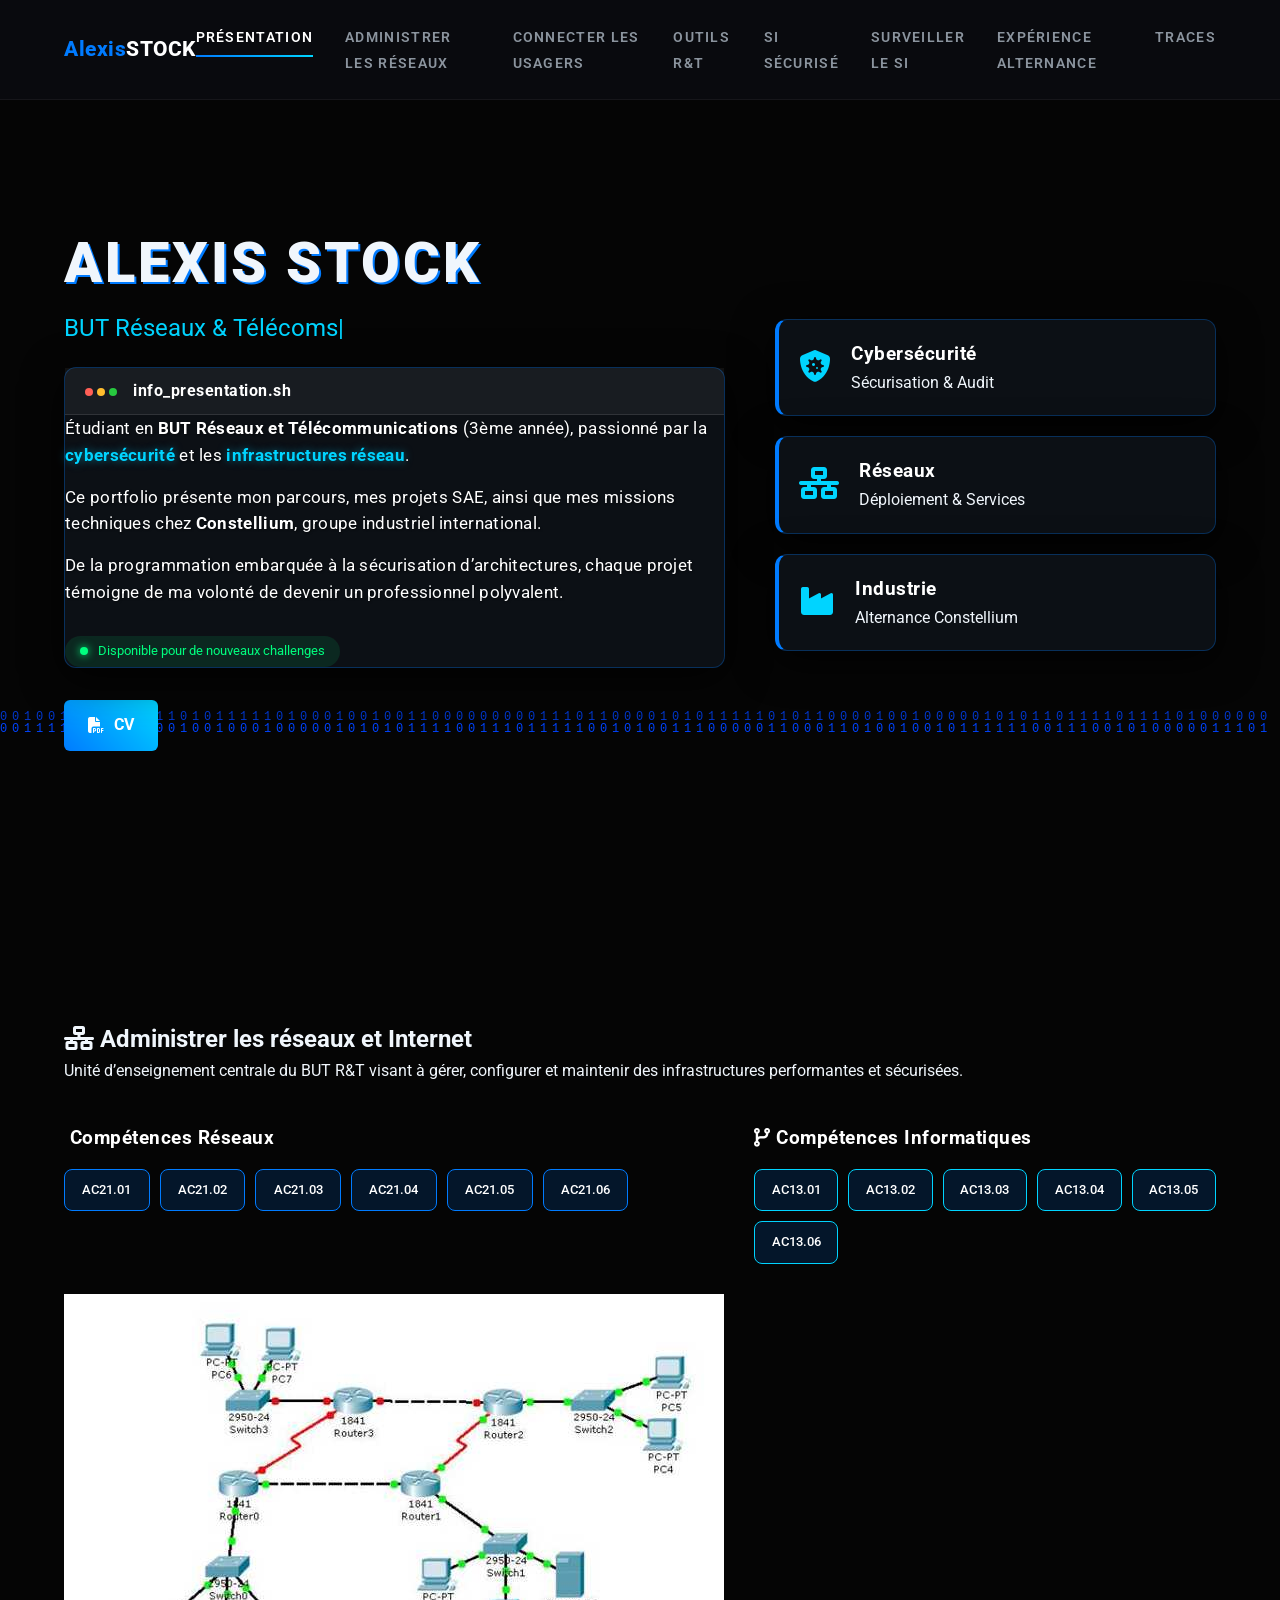
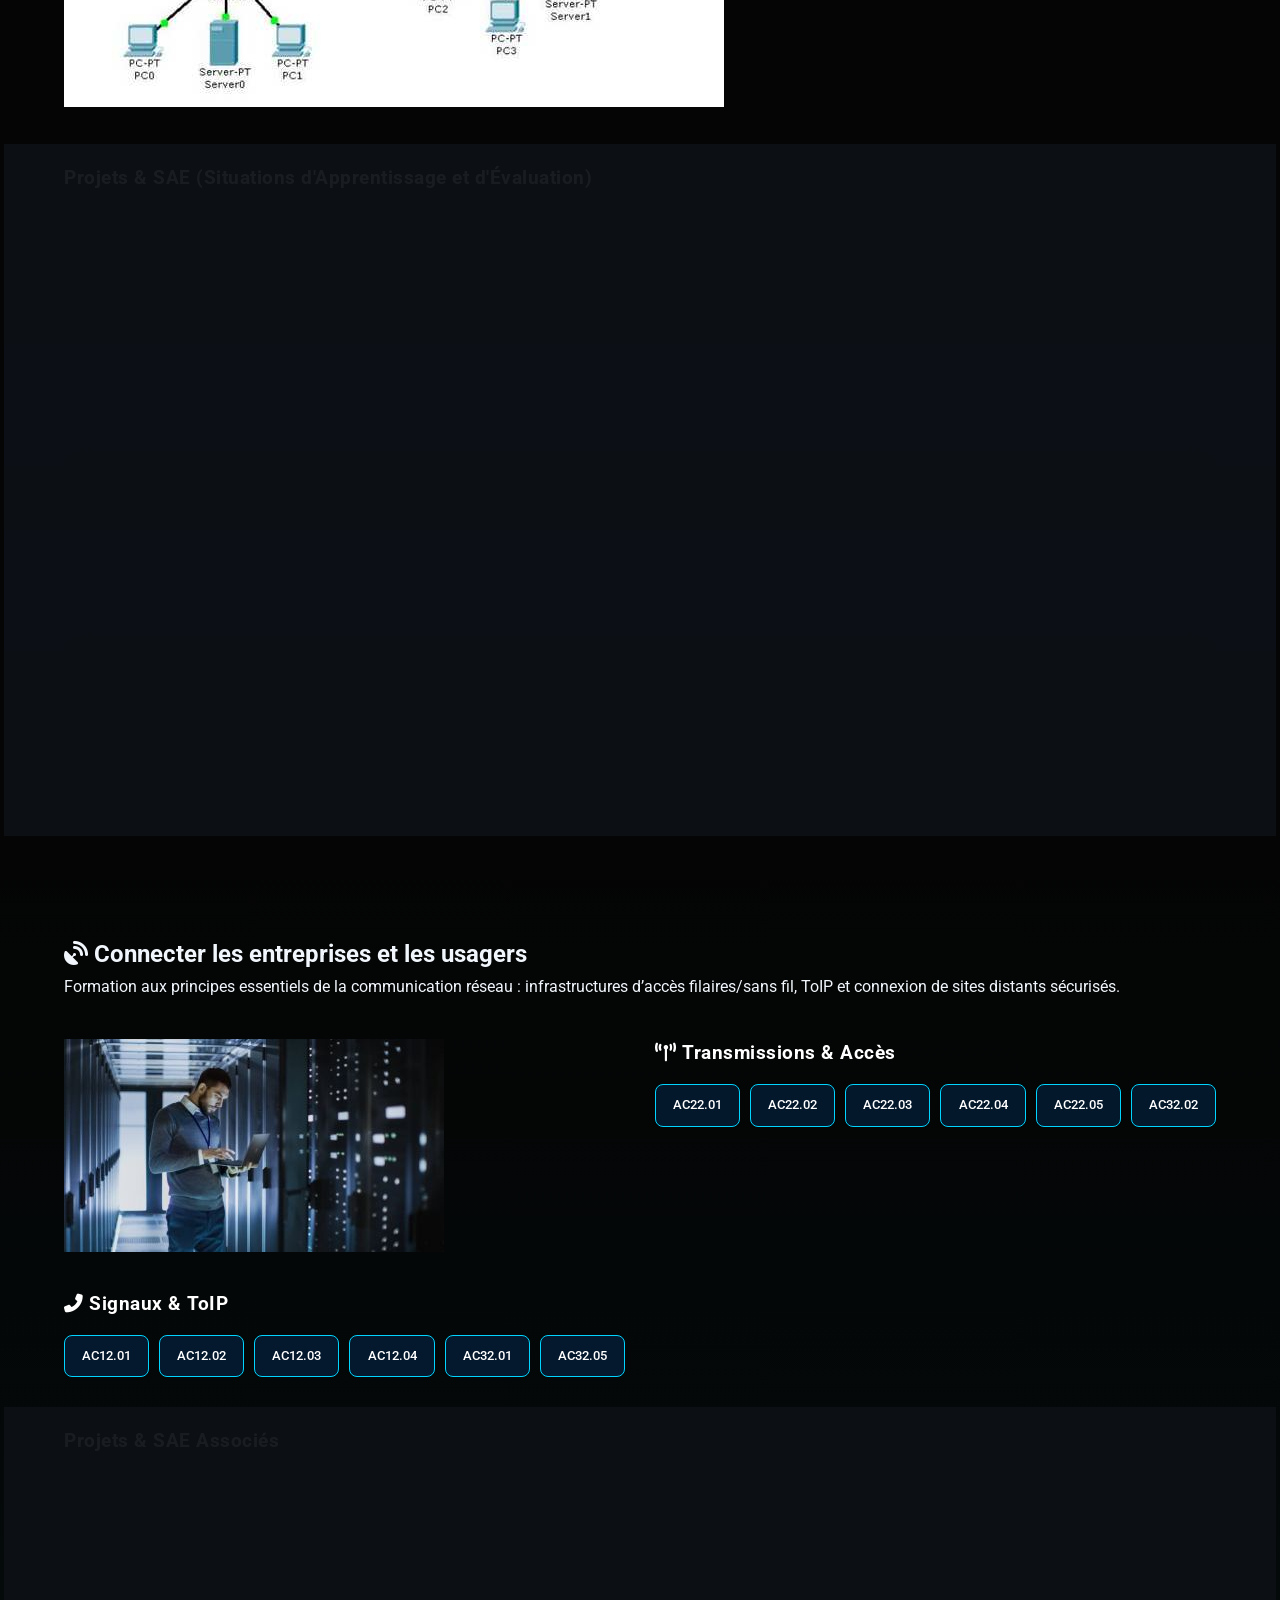
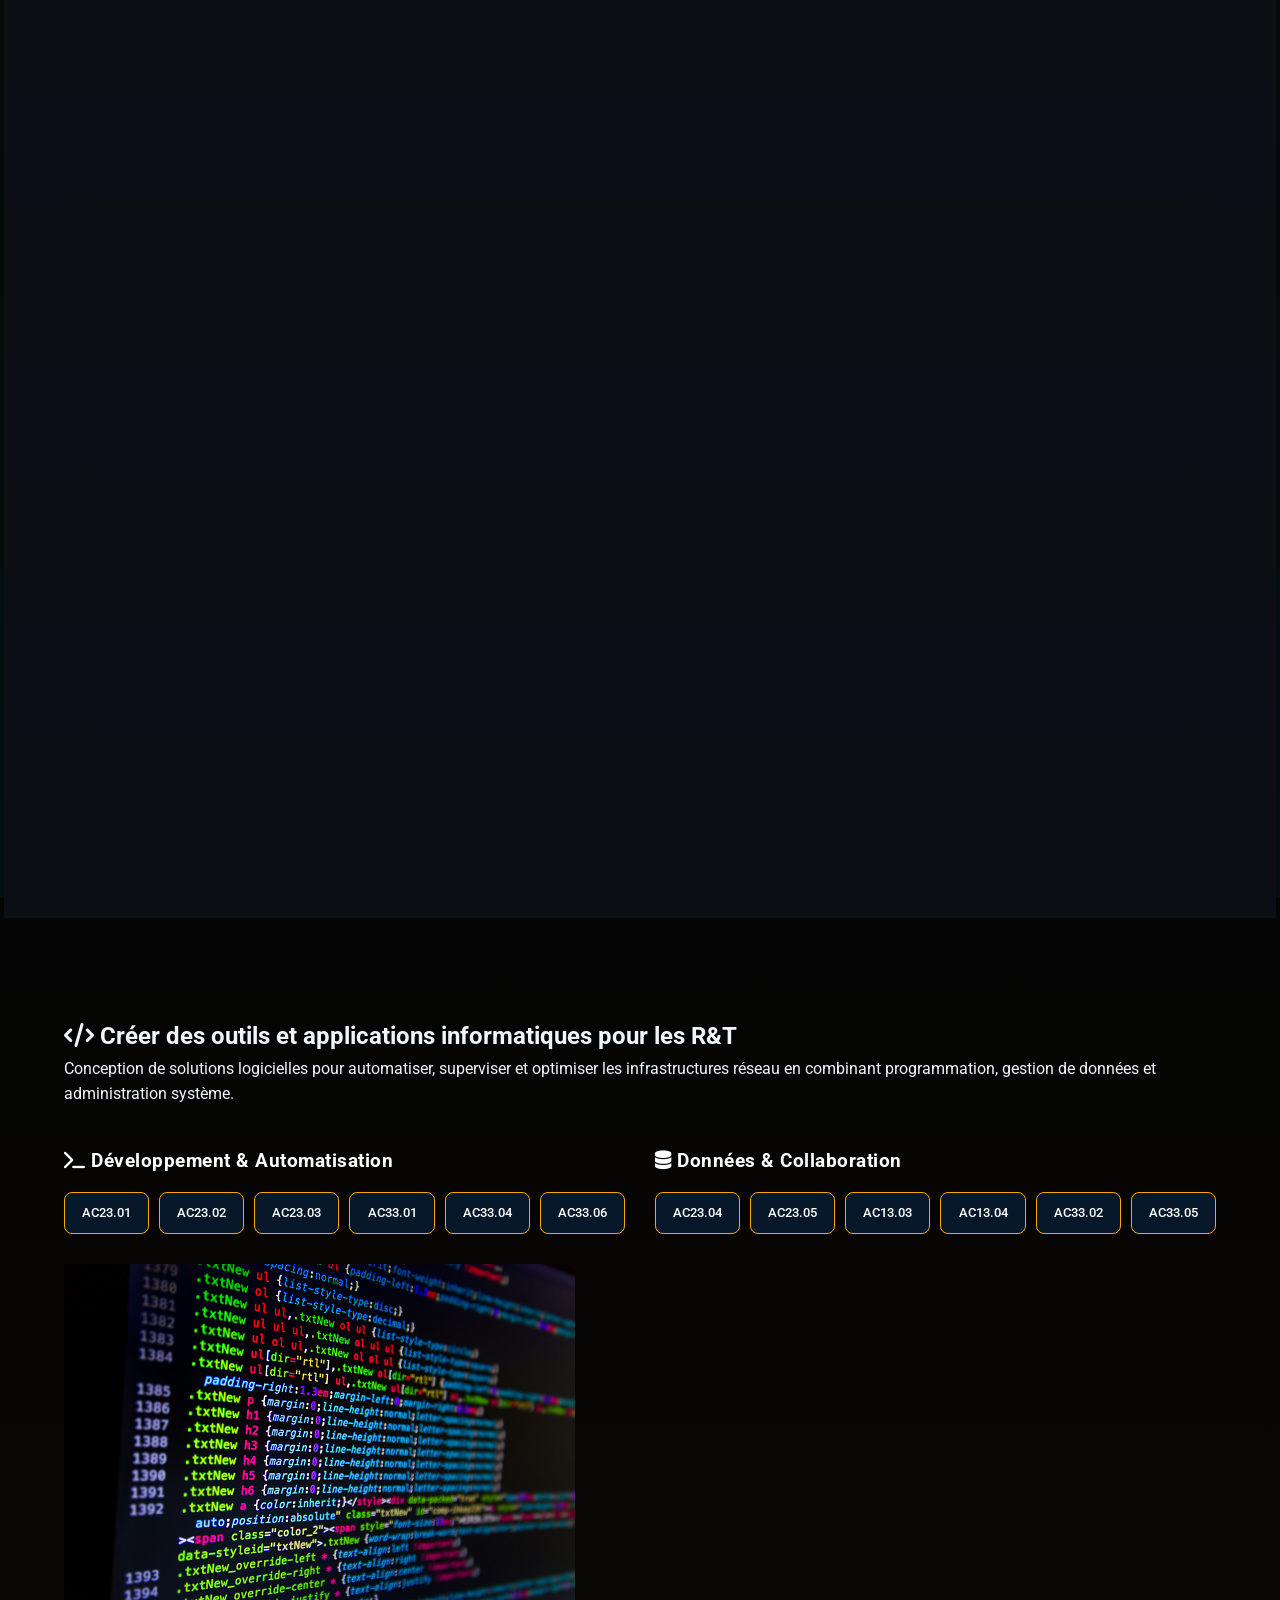
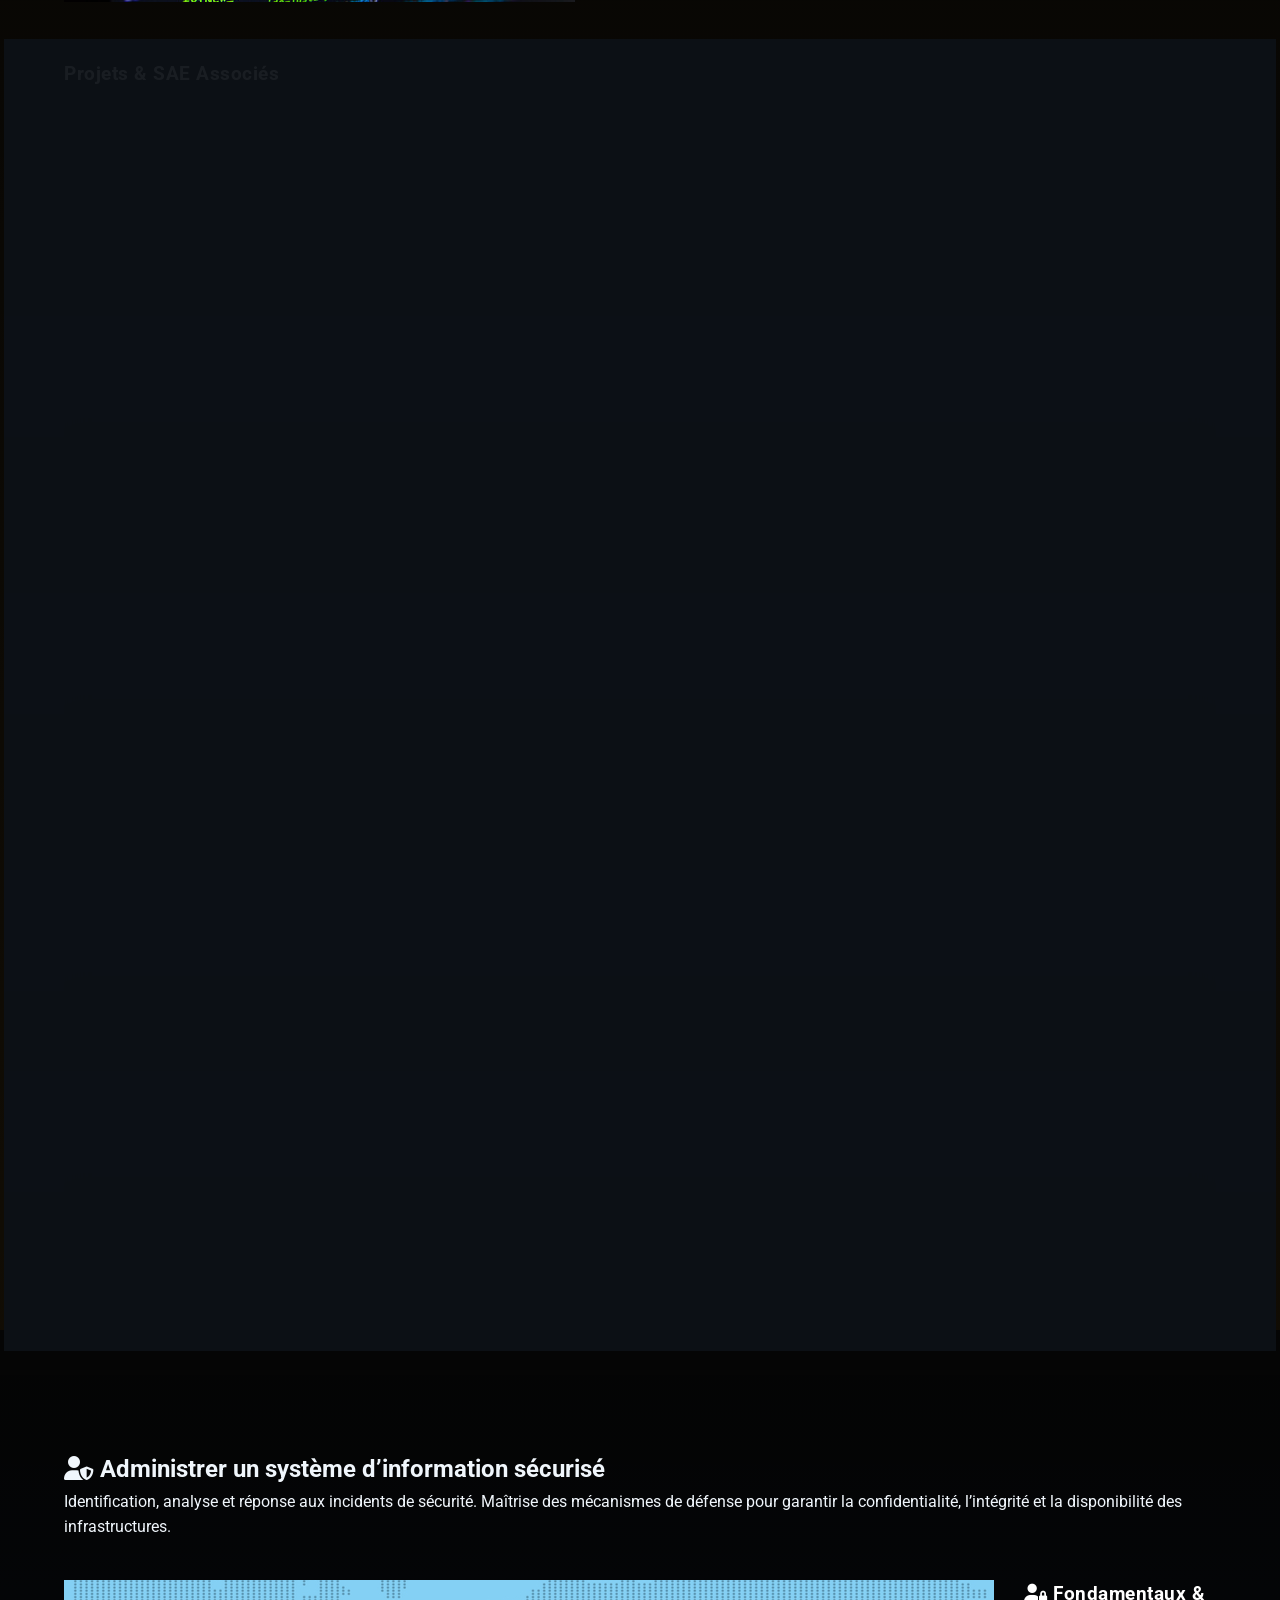
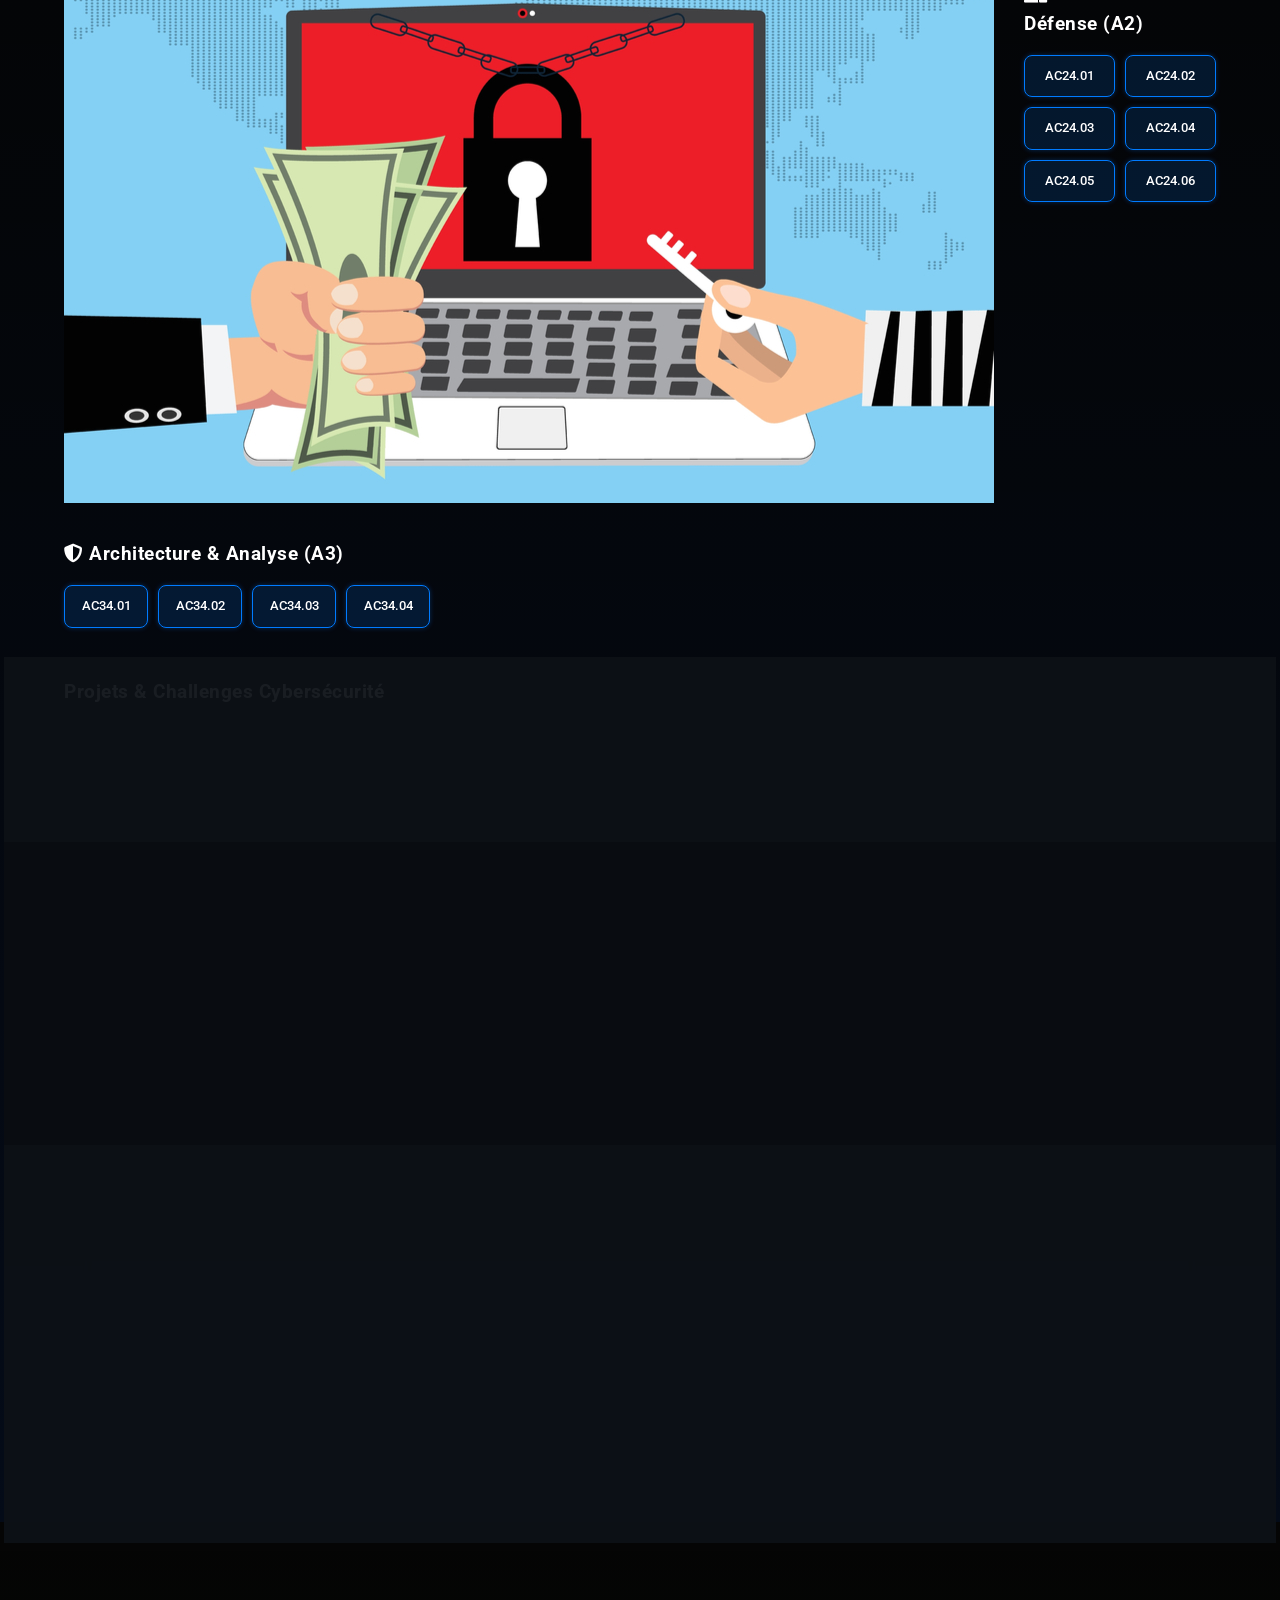
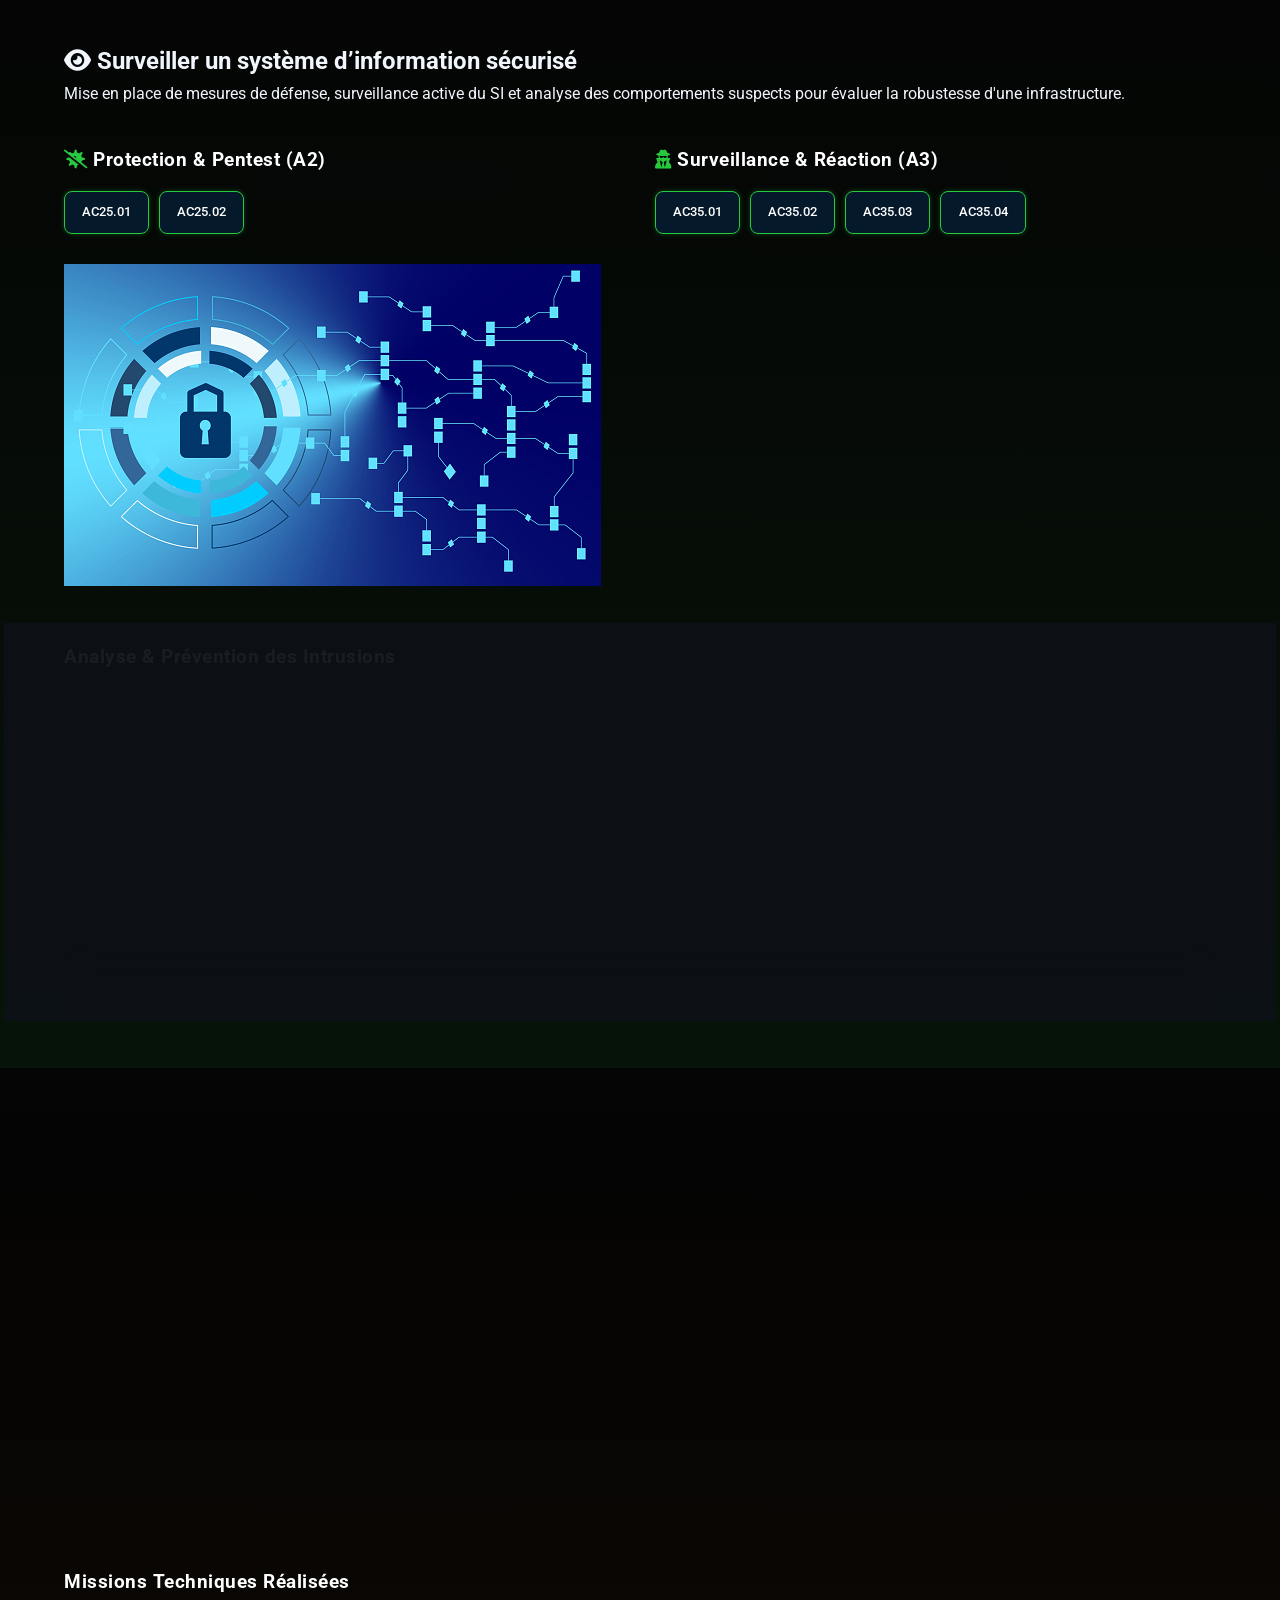
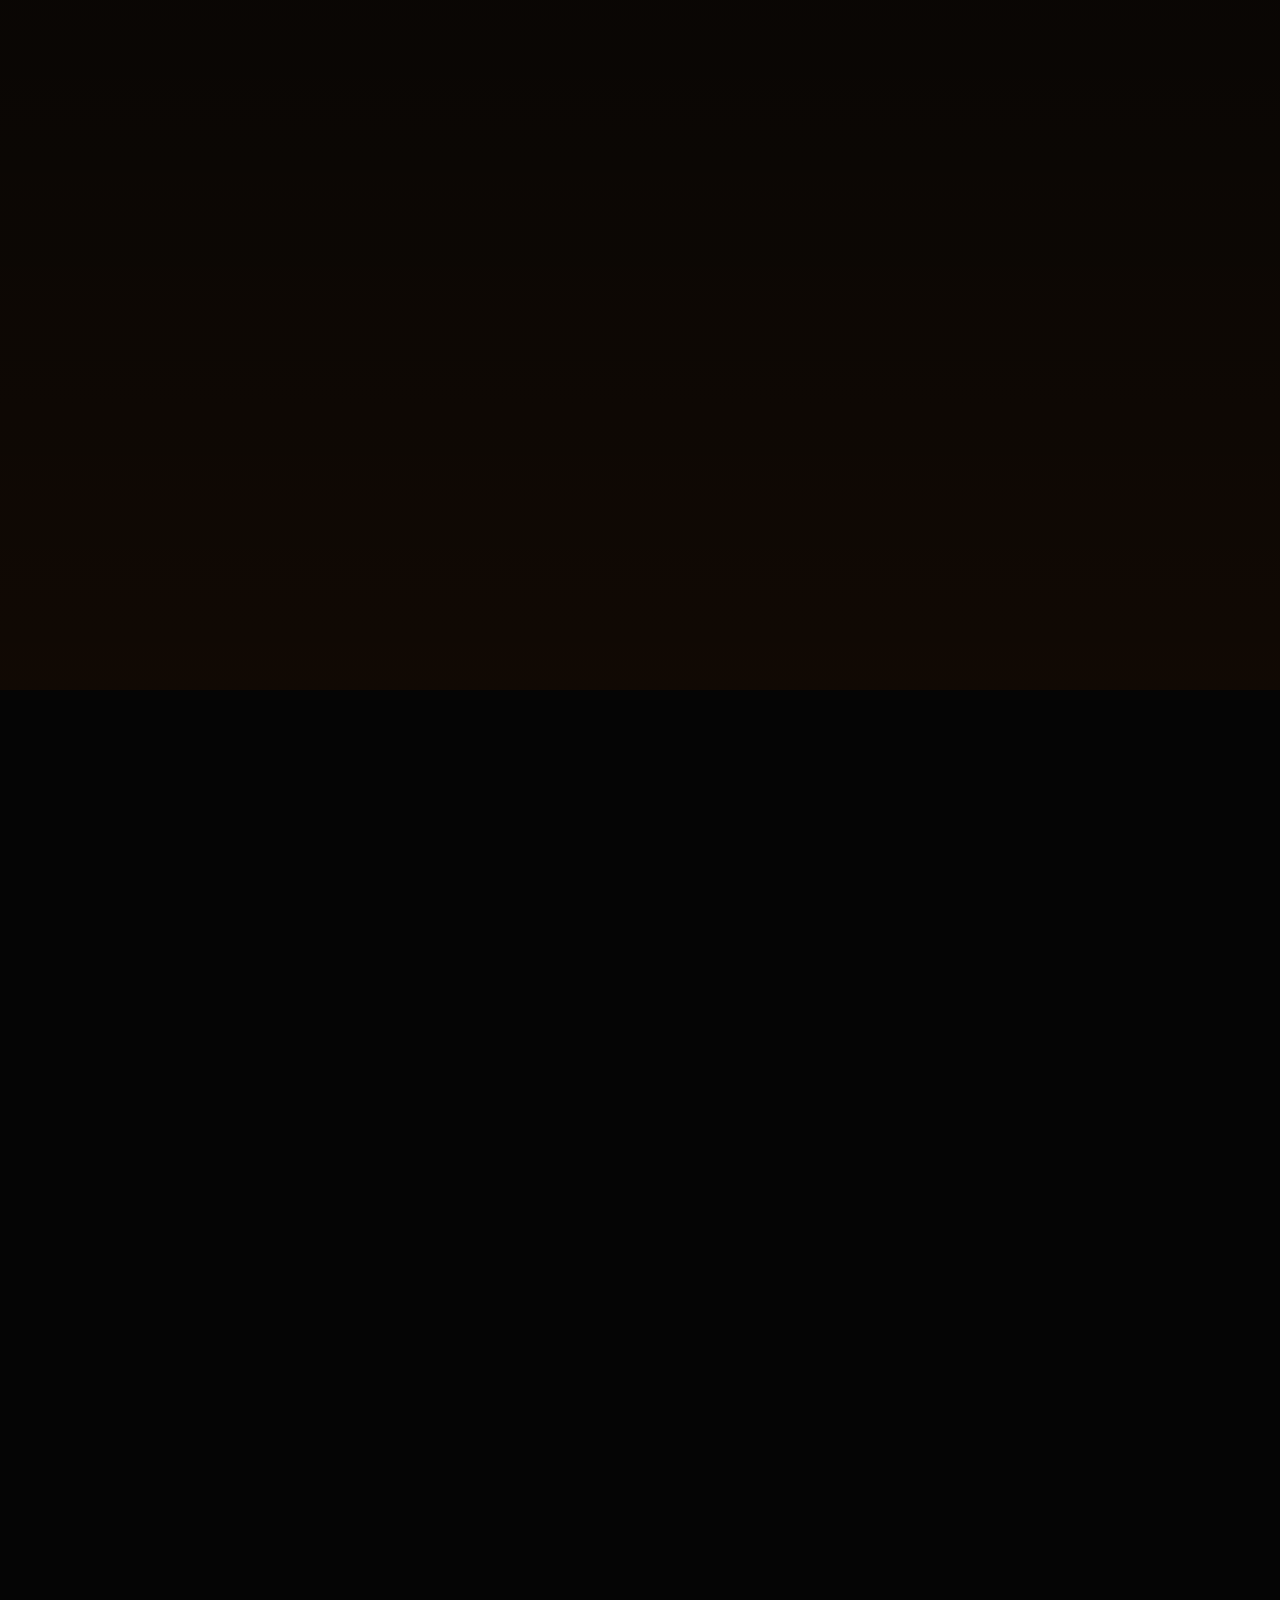
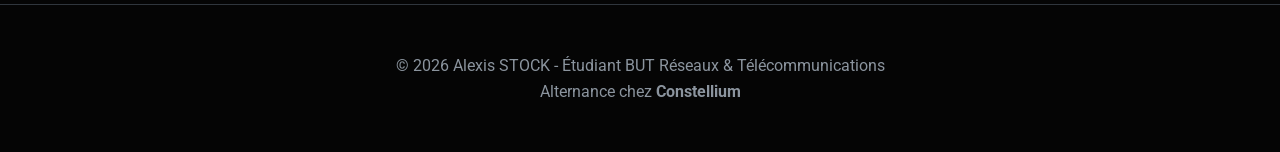
==== index.html @ a8dd7be4 "Add files via upload" ====
<!DOCTYPE html>
<html lang="fr">
<head>
    <meta charset="UTF-8">
    <meta name="viewport" content="width=device-width, initial-scale=1.0">
    <title>Alexis STOCK | Portfolio R&T</title>
    <link href="https://fonts.googleapis.com/css2?family=Roboto:wght@300;400;700&display=swap" rel="stylesheet">
    <link rel="stylesheet" href="style.css">
    <link rel="stylesheet" href="https://cdnjs.cloudflare.com/ajax/libs/font-awesome/6.4.0/css/all.min.css">
</head>
<body>

    <header class="main-header">
        <nav class="navbar">
            <div class="logo">
                <span class="highlight">Alexis</span>STOCK
            </div>
            <ul class="nav-menu">
                <li><a href="#presentation" class="nav-link active">Présentation</a></li>
                <li><a href="#admin-reseaux" class="nav-link">Administrer les réseaux</a></li>
                <li><a href="#connecter-usagers" class="nav-link">Connecter les usagers</a></li>
                <li><a href="#outils-rt" class="nav-link">Outils R&T</a></li>
                <li><a href="#si-securise" class="nav-link">SI Sécurisé</a></li>
                <li><a href="#surveiller-si" class="nav-link">Surveiller le SI</a></li>
                <li><a href="#alternance" class="nav-link">Expérience Alternance</a></li>
                <li><a href="#traces" class="nav-link highlight-btn">Traces</a></li> 
            </ul>
        </nav>
    </header>

    <main>
        <canvas id="cyberCanvas"></canvas>
        
        <section id="presentation" class="hero-section">
            <div class="container">
                <div class="presentation-wrapper">
                    
                    <div class="bio-column">
                        <h1 class="glitch-text" data-text="Alexis STOCK">Alexis STOCK</h1>
                        <div class="typing-container">
                            <span id="typewriter"></span><span class="cursor">|</span>
                        </div>

                        <div class="glass-card bio-card">
                            <div class="card-header">
                                <span class="terminal-dots"></span>
                                <span class="card-title">info_presentation.sh</span>
                            </div>
                            <div class="card-body">
                                <p class="lead-text">
                                    Étudiant en <strong>BUT Réseaux et Télécommunications</strong> (3ème année), 
                                    passionné par la <span class="highlight-cyan">cybersécurité</span> et les <span class="highlight-cyan">infrastructures réseau</span>.
                                </p>
                                <p>
                                    Ce portfolio présente mon parcours, mes projets SAE, ainsi que mes missions techniques chez <strong>Constellium</strong>, groupe industriel international.
                                </p>
                                <p>
                                    De la programmation embarquée à la sécurisation d’architectures, chaque projet témoigne de ma volonté de devenir un professionnel polyvalent.
                                </p>
                                <div class="status-badge">
                                    <span class="dot"></span> Disponible pour de nouveaux challenges
                                </div>
                            </div>
                        </div>

                        <div class="btn-group">
                            <a href="fichier/CV-Alexis-Stock.pdf" class="btn btn-cyber" target="_blank">
                                <i class="fas fa-file-pdf"></i> CV 
                            </a>
                        </div>
                    </div>

                    <div class="stats-column">
                        <div class="stat-item reveal">
                            <div class="stat-icon"><i class="fas fa-shield-virus"></i></div>
                            <div class="stat-info">
                                <h3>Cybersécurité</h3>
                                <p>Sécurisation & Audit</p>
                            </div>
                        </div>
                        <div class="stat-item reveal">
                            <div class="stat-icon"><i class="fas fa-network-wired"></i></div>
                            <div class="stat-info">
                                <h3>Réseaux</h3>
                                <p>Déploiement & Services</p>
                            </div>
                        </div>
                        <div class="stat-item reveal">
                            <div class="stat-icon"><i class="fas fa-industry"></i></div>
                            <div class="stat-info">
                                <h3>Industrie</h3>
                                <p>Alternance Constellium</p>
                            </div>
                        </div>
                    </div>

                </div>
            </div>
        </section>

        <section id="admin-reseaux" class="skill-section">
            <div class="container">
                <div class="section-header reveal">
                    <h2 class="section-title"><i class="fas fa-network-wired"></i> Administrer les réseaux et Internet</h2>
                    <p class="section-intro">
                        Unité d’enseignement centrale du BUT R&T visant à gérer, configurer et maintenir des infrastructures 
                        performantes et sécurisées.
                    </p>
                </div>

                <div class="ac-container">
                    <div class="ac-column reveal">
                        <h3><i class="fas fa-router"></i> Compétences Réseaux</h3>
                        <div class="ac-grid">
                            <div class="ac-item" title="Configurer le routage dynamique">AC21.01</div>
                            <div class="ac-item" title="QoS et Sécurité réseau">AC21.02</div>
                            <div class="ac-item" title="Virtualisation & Clients">AC21.03</div>
                            <div class="ac-item" title="Services réseaux avancés">AC21.04</div>
                            <div class="ac-item" title="Architecture Internet">AC21.05</div>
                            <div class="ac-item" title="Collaboration équipe">AC21.06</div>
                        </div>
                    </div>
                    <div class="ac-column reveal">
                        <h3><i class="fas fa-code-branch"></i> Compétences Informatiques</h3>
                        <div class="ac-grid">
                            <div class="ac-item info" title="Utilisation outils info">AC13.01</div>
                            <div class="ac-item info" title="Debug & Modif programme">AC13.02</div>
                            <div class="ac-item info" title="Algorithmique">AC13.03</div>
                            <div class="ac-item info" title="Architecture Web">AC13.04</div>
                            <div class="ac-item info" title="Gestion de données">AC13.05</div>
                            <div class="ac-item info" title="Travail collaboratif">AC13.06</div>
                        </div>
                    </div>
                    <div class="skill-image-box reveal">
                        <img src="fichier/UE1.jpg" alt="Illustration Administration Réseaux">
                    </div>
                </div>

                <div class="sae-container reveal">
                    <h3 class="sae-title">Projets & SAE (Situations d'Apprentissage et d'Évaluation)</h3>
                    
                    <div class="sae-card">
                        <div class="sae-header" onclick="toggleSAE(this)">
                            <span>🇫🇷 SAE 5.01 — Traçage véhicule GNSS via LoRaWAN</span>
                            <i class="fas fa-chevron-down"></i>
                        </div>
                        <div class="sae-content">
                            <p>Solution complète de suivi GNSS/LoRaWAN avec focus on the power consumption (Deep Sleep).</p>
                            <ul>
                                <li><strong>Technos :</strong> LoRaWAN (TTN), MQTT, Node-RED, GNSS.</li>
                                <li><strong>Réalisation :</strong> Optimisation payload, alertes SMS, interface temps réel.</li>
                            </ul>
                        </div>
                    </div>

                    <div class="sae-card">
                        <div class="sae-header" onclick="toggleSAE(this)">
                            <span>SAE 3.02 — Architecture Client-Serveur Multi-OS</span>
                            <i class="fas fa-chevron-down"></i>
                        </div>
                        <div class="sae-content">
                            <p>Déploiement d'une architecture permettant l'exécution de programmes à distance entre Windows, Linux et macOS.</p>
                            <div class="tech-tags"><span>Virtualisation</span><span>IP Fixes</span><span>Interopérabilité</span></div>
                        </div>
                    </div>

                    <div class="sae-card">
                        <div class="sae-header" onclick="toggleSAE(this)">
                            <span>SAE 2.04 — Infrastructure Réseau Segmentée (VLANs)</span>
                            <i class="fas fa-chevron-down"></i>
                        </div>
                        <div class="sae-content">
                            <p>Mise en place d'un réseau structuré : VLAN Voix, Utilisateurs, Serveurs et Admin avec routage inter-VLAN et NAT.</p>
                            <div class="tech-tags"><span>VLAN</span><span>DHCP</span><span>NAT</span><span>Wireshark</span></div>
                        </div>
                    </div>
                </div>
            </div>
        </section>

        <section id="connecter-usagers" class="skill-section">
            <div class="container">
                <div class="section-header reveal">
                    <h2 class="section-title"><i class="fas fa-satellite-dish"></i> Connecter les entreprises et les usagers</h2>
                    <p class="section-intro">
                        Formation aux principes essentiels de la communication réseau : infrastructures d’accès filaires/sans fil, 
                        ToIP et connexion de sites distants sécurisés.
                    </p>
                </div>

                <div class="ac-container">
                    <div class="skill-image-box reveal">
                        <img src="fichier/UE2.jpg" alt="Illustration Connecter les usagers">
                    </div>
                    <div class="ac-column reveal">
                        <h3><i class="fas fa-broadcast-tower"></i> Transmissions & Accès</h3>
                        <div class="ac-grid">
                            <div class="ac-item" title="Systèmes de transmissions complexes">AC22.01</div>
                            <div class="ac-item" title="Accès distant sécurisé">AC22.02</div>
                            <div class="ac-item" title="Connexion multi-site opérateur">AC22.03</div>
                            <div class="ac-item" title="Réseaux d'accès opérateurs">AC22.04</div>
                            <div class="ac-item" title="Cahier des charges R&T">AC22.05</div>
                            <div class="ac-item" title="Réseau sans fil sécurisé">AC32.02</div>
                        </div>
                    </div>
                    <div class="ac-column reveal">
                        <h3><i class="fas fa-phone-alt"></i> Signaux & ToIP</h3>
                        <div class="ac-grid">
                            <div class="ac-item info" title="Mesure et analyse de signaux">AC12.01</div>
                            <div class="ac-item info" title="Transmissions élémentaires">AC12.02</div>
                            <div class="ac-item info" title="Supports de transmission">AC12.03</div>
                            <div class="ac-item info" title="Connecter des systèmes ToIP">AC12.04</div>
                            <div class="ac-item info" title="Système de comm. entreprise">AC32.01</div>
                            <div class="ac-item info" title="Collaboration projet FR/EN">AC32.05</div>
                        </div>
                    </div>
                </div>

                <div class="sae-container reveal">
                    <h3 class="sae-title">Projets & SAE Associés</h3>

                    <div class="sae-card">
                        <div class="sae-header" onclick="toggleSAE(this)">
                            <span>🇫🇷 SAE 5.01 — Traçage véhicule via GNSS et LoRaWAN</span>
                            <i class="fas fa-chevron-down"></i>
                        </div>
                        <div class="sae-content">
                            <p>Système embarqué de suivi temps réel via LoRaWAN (TTN) avec optimisation énergétique.</p>
                            <ul class="custom-list">
                                <li>Configuration End-Device Pycom & Gateway TTIG.</li>
                                <li>Formatage Payload JSON & Intégration Node-RED.</li>
                                <li>Optimisation Deep Sleep (déclenchement par accéléromètre).</li>
                            </ul>
                            <div class="tech-tags"><span>LoRaWAN</span><span>MQTT</span><span>GNSS</span><span>Deep Sleep</span></div>
                        </div>
                    </div>

                    <div class="sae-card">
                        <div class="sae-header" onclick="toggleSAE(this)">
                            <span>🇫🇷 SAE 5.02 — Application collaborative Voyage (Python)</span>
                            <i class="fas fa-chevron-down"></i>
                        </div>
                        <div class="sae-content">
                            <p>Réseau social de voyage complet gérant la communication entre services et utilisateurs distants.</p>
                            <ul class="custom-list">
                                <li>Backend Python & Base de données SQL.</li>
                                <li>Conteneurisation via Docker.</li>
                                <li>Travail collaboratif (GitHub, Trello, Discord).</li>
                            </ul>
                            <div class="tech-tags"><span>Docker</span><span>SQL</span><span>Python</span><span>Agilité</span></div>
                        </div>
                    </div>

                    <div class="sae-card">
                        <div class="sae-header" onclick="toggleSAE(this)">
                            <span>🇫🇷 SAE 2.04 — Infrastructure LAN & ToIP</span>
                            <i class="fas fa-chevron-down"></i>
                        </div>
                        <div class="sae-content">
                            <p>Conception d'une infrastructure multiservice incluant la Téléphonie sur IP.</p>
                            <ul class="custom-list">
                                <li>Mise en place de la ToIP et séparation des flux.</li>
                                <li>Routage inter-VLAN et NAT.</li>
                            </ul>
                            <div class="tech-tags"><span>ToIP</span><span>VLAN</span><span>Cisco</span></div>
                        </div>
                    </div>

                    <div class="sae-card">
                        <div class="sae-header" onclick="toggleSAE(this)">
                            <span>Projets IoT & Signaux (SAE 3.01, 2.02, 1.03)</span>
                            <i class="fas fa-chevron-down"></i>
                        </div>
                        <div class="sae-content">
                            <ul class="custom-list">
                                <li><strong>SAE 3.01 :</strong> Prise connectée WiFi (MQTT & App Inventor).</li>
                                <li><strong>SAE 2.02 :</strong> Analyse FFT sur signaux audio (Arduino).</li>
                                <li><strong>SAE 1.03 :</strong> Déploiement Wi-Fi & Analyse de couverture (Heatmaps).</li>
                            </ul>
                        </div>
                    </div>
                </div>
            </div>
        </section>

        <section id="outils-rt" class="skill-section">
            <div class="container">
                <div class="section-header reveal">
                    <h2 class="section-title"><i class="fas fa-code"></i> Créer des outils et applications informatiques pour les R&T</h2>
                    <p class="section-intro">
                        Conception de solutions logicielles pour automatiser, superviser et optimiser les infrastructures réseau 
                        en combinant programmation, gestion de données et administration système.
                    </p>
                </div>

                <div class="ac-container">
                    <div class="ac-column reveal">
                        <h3><i class="fas fa-terminal"></i> Développement & Automatisation</h3>
                        <div class="ac-grid">
                            <div class="ac-item" title="Automatiser via scripts">AC23.01</div>
                            <div class="ac-item" title="Appli Web ou Mobile">AC23.02</div>
                            <div class="ac-item" title="Programmation Client/Serveur">AC23.03</div>
                            <div class="ac-item" title="Spécifications & Cahier des charges">AC33.01</div>
                            <div class="ac-item" title="Déployer et maintenir une solution">AC33.04</div>
                            <div class="ac-item" title="Sécuriser l'environnement numérique">AC33.06</div>
                        </div>
                    </div>
                    <div class="ac-column reveal">
                        <h3><i class="fas fa-database"></i> Données & Collaboration</h3>
                        <div class="ac-grid">
                            <div class="ac-item info" title="Administrer un SGBD">AC23.04</div>
                            <div class="ac-item info" title="Accès aux données (Web/App)">AC23.05</div>
                            <div class="ac-item info" title="Traduire un algorithme">AC13.03</div>
                            <div class="ac-item info" title="Architecture Web">AC13.04</div>
                            <div class="ac-item info" title="Environnement collaboratif">AC33.02</div>
                            <div class="ac-item info" title="Veille technologique">AC33.05</div>
                        </div>
                    </div>
                    <div class="skill-image-box reveal">
                        <img src="fichier/UE3.jpg" alt="Illustration Outils R&T">
                    </div>
                </div>

                <div class="sae-container reveal">
                    <h3 class="sae-title">Projets & SAE Associés</h3>

                    <div class="sae-card">
                        <div class="sae-header" onclick="toggleSAE(this)">
                            <span>🇫🇷 SAE 5.01 — Système de communication IoT LoRaWAN</span>
                            <i class="fas fa-chevron-down"></i>
                        </div>
                        <div class="sae-content">
                            <p>Déploiement d’un système IoT sécurisé : réception, transfert et visualisation de données GNSS via MQTT et interface web.</p>
                            <ul class="custom-list">
                                <li>Programmation FiPy/LoPy (MicroPython) pour gestion accéléromètre et deep sleep.</li>
                                <li>Traitement et formatage des données via Node-RED.</li>
                                <li>Interface de commande Downlink pour le suivi.</li>
                            </ul>
                            <div class="tech-tags"><span>MicroPython</span><span>MQTT</span><span>Node-RED</span></div>
                        </div>
                    </div>

                    <div class="sae-card">
                        <div class="sae-header" onclick="toggleSAE(this)">
                            <span>🇫🇷 SAE 5.02 — Application collaborative Voyage (Python)</span>
                            <i class="fas fa-chevron-down"></i>
                        </div>
                        <div class="sae-content">
                            <p>Développement d'un réseau social complet intégrant authentification, système d'amis et publications.</p>
                            <ul class="custom-list">
                                <li>Backend Python avec base SQL centralisée.</li>
                                <li>Déploiement via Docker pour la portabilité.</li>
                                <li>Méthodologie projet : Trello, GitHub, Discord.</li>
                            </ul>
                            <div class="tech-tags"><span>Python Fullstack</span><span>Docker</span><span>SQL</span></div>
                        </div>
                    </div>

                    <div class="sae-card">
                        <div class="sae-header" onclick="toggleSAE(this)">
                            <span>SAE 3.02 — Exécution distante multiplateforme</span>
                            <i class="fas fa-chevron-down"></i>
                        </div>
                        <div class="sae-content">
                            <p>Application client/serveur permettant l'envoi et l'exécution de code (.py, .c, .js) sur serveur distant.</p>
                            <ul class="custom-list">
                                <li>Serveur Python (sockets, threading, subprocess).</li>
                                <li>Client PyQt6 avec interface graphique intuitive.</li>
                                <li>Compatibilité Windows, Linux et macOS.</li>
                            </ul>
                            <div class="tech-tags"><span>PyQt6</span><span>Sockets TCP</span><span>Multi-threading</span></div>
                        </div>
                    </div>

                    <div class="sae-card">
                        <div class="sae-header" onclick="toggleSAE(this)">
                            <span>SAE 2.03 & 2.04 — Web, Django et SGBD</span>
                            <i class="fas fa-chevron-down"></i>
                        </div>
                        <div class="sae-content">
                            <p>Conception d'applications Web complexes avec gestion de données.</p>
                            <ul class="custom-list">
                                <li><strong>SAE 2.03 :</strong> Gestion scolaire (Django, ModelForm, PDF Automatiques, CSV).</li>
                                <li><strong>SAE 2.04 :</strong> Collecte de capteurs MQTT avec base MySQL et serveur Apache2.</li>
                            </ul>
                        </div>
                    </div>

                    <div class="sae-card">
                        <div class="sae-header" onclick="toggleSAE(this)">
                            <span>Bases du Web & Sécurité (SAE 1.04 & 1.05)</span>
                            <i class="fas fa-chevron-down"></i>
                        </div>
                        <div class="sae-content">
                            <ul class="custom-list">
                                <li><strong>SAE 1.04 :</strong> Développement web statique (HTML5/CSS3) et Responsive Design.</li>
                                <li><strong>SAE 1.05 :</strong> Analyse et manipulation de paquets réseau avec Python Scapy.</li>
                            </ul>
                        </div>
                    </div>
                </div>
            </div>
        </section>

        <section id="si-securise" class="skill-section">
            <div class="container">
                <div class="section-header reveal">
                    <h2 class="section-title"><i class="fas fa-user-shield"></i> Administrer un système d’information sécurisé</h2>
                    <p class="section-intro">
                        Identification, analyse et réponse aux incidents de sécurité. Maîtrise des mécanismes de défense pour garantir 
                        la confidentialité, l’intégrité et la disponibilité des infrastructures.
                    </p>
                </div>

                <div class="ac-container">
                    <div class="skill-image-box reveal">
                        <img src="fichier/UE4.jpg" alt="Illustration SI Sécurisé">
                    </div>
                    <div class="ac-column reveal">
                        <h3><i class="fas fa-user-lock"></i> Fondamentaux & Défense (A2)</h3>
                        <div class="ac-grid">
                            <div class="ac-item" title="Bonnes pratiques de cybersécurité">AC24.01</div>
                            <div class="ac-item" title="Outils fondamentaux de sécurisation">AC24.02</div>
                            <div class="ac-item" title="Sécurisation des services réseaux">AC24.03</div>
                            <div class="ac-item" title="Outils cryptographiques adaptés">AC24.04</div>
                            <div class="ac-item" title="Connaissance des types d’attaques">AC24.05</div>
                            <div class="ac-item" title="Documentation technique en anglais">AC24.06</div>
                        </div>
                    </div>
                    <div class="ac-column reveal">
                        <h3><i class="fas fa-shield-alt"></i> Architecture & Analyse (A3)</h3>
                        <div class="ac-grid">
                            <div class="ac-item info" title="Analyse de risques & Politique de sécurité">AC34.01</div>
                            <div class="ac-item info" title="Outils avancés de sécurisation">AC34.02</div>
                            <div class="ac-item info" title="Sécurisation des OS">AC34.03</div>
                            <div class="ac-item info" title="Proposition d'architecture SI sécurisée">AC34.04</div>
                        </div>
                    </div>
                </div>

                <div class="sae-container reveal">
                    <h3 class="sae-title">Projets & Challenges Cybersécurité</h3>

                    <div class="sae-card upcoming">
                        <div class="sae-header" onclick="toggleSAE(this)">
                            <span>SAE 5.03 — Projet avancé en Cybersécurité (À venir)</span>
                            <i class="fas fa-hourglass-start"></i>
                        </div>
                        <div class="sae-content">
                            <p>Projet mobilisant l'analyse de risques, la sécurisation avancée d'infrastructures et la protection des OS.</p>
                            <div class="tech-tags"><span>Analyse de risques</span><span>OS Hardening</span><span>Architecture SI</span></div>
                        </div>
                    </div>

                    <div class="sae-card">
                        <div class="sae-header" onclick="toggleSAE(this)">
                            <span>SAE 3.04 — Exploration de vulnérabilités (Root Me)</span>
                            <i class="fas fa-chevron-down"></i>
                        </div>
                        <div class="sae-content">
                            <p>Résolution de plus de 40 challenges sur Root Me pour comprendre l'exploitation de failles et les méthodes de remédiation.</p>
                            <ul class="custom-list">
                                <li><strong>Web :</strong> XSS, CSRF, injections LDAP/NoSQL, upload non filtré.</li>
                                <li><strong>Réseau :</strong> FTP, Telnet, DNS, SIP, IP.</li>
                                <li><strong>Forensic :</strong> Analyse de logs, extraction de données.</li>
                                <li><strong>Classement :</strong> 12ᵉ sur 23 (950 points).</li>
                            </ul>
                            <div class="tech-tags"><span>Pen-test</span><span>Web Security</span><span>Cryptanalyse</span><span>Forensic</span></div>
                        </div>
                    </div>

                    <div class="sae-card">
                        <div class="sae-header" onclick="toggleSAE(this)">
                            <span>SAE 3.03 — Infrastructure FAI sécurisée (MPLS-VPN)</span>
                            <i class="fas fa-chevron-down"></i>
                        </div>
                        <div class="sae-content">
                            <p>Simulation d'un Fournisseur d'Accès Internet sous GNS3 avec isolation critique des flux clients.</p>
                            <ul class="custom-list">
                                <li>Configuration sécurisée de routeurs P, PE, CE et ASBR.</li>
                                <li>Protocoles RIP, OSPF, BGP et MP-BGP.</li>
                                <li>Utilisation de <strong>VRF</strong> pour garantir l'isolation étanche des clients.</li>
                            </ul>
                            <div class="tech-tags"><span>MPLS</span><span>GNS3</span><span>VRF</span><span>BGP</span></div>
                        </div>
                    </div>
                </div>
            </div>
        </section>

        <section id="surveiller-si" class="skill-section">
            <div class="container">
                <div class="section-header reveal">
                    <h2 class="section-title"><i class="fas fa-eye"></i> Surveiller un système d’information sécurisé</h2>
                    <p class="section-intro">
                        Mise en place de mesures de défense, surveillance active du SI et analyse des comportements suspects 
                        pour évaluer la robustesse d'une infrastructure.
                    </p>
                </div>

                <div class="ac-container">
                    <div class="ac-column reveal">
                        <h3><i class="fas fa-virus-slash"></i> Protection & Pentest (A2)</h3>
                        <div class="ac-grid">
                            <div class="ac-item" title="Administrer les protections anti-malware">AC25.01</div>
                            <div class="ac-item" title="Outils de test de pénétration (Nmap, John...)">AC25.02</div>
                        </div>
                    </div>
                    <div class="ac-column reveal">
                        <h3><i class="fas fa-user-secret"></i> Surveillance & Réaction (A3)</h3>
                        <div class="ac-grid">
                            <div class="ac-item info" title="Surveiller l’activité du SI">AC35.01</div>
                            <div class="ac-item info" title="Méthodologie de tests de pénétration">AC35.02</div>
                            <div class="ac-item info" title="Réagir face à un incident de sécurité">AC35.03</div>
                            <div class="ac-item info" title="Administrer les outils de surveillance">AC35.04</div>
                        </div>
                    </div>
                    <div class="skill-image-box reveal">
                        <img src="fichier/UE5.jpg" alt="Illustration Surveillance SI">
                    </div>
                </div>

                <div class="sae-container reveal">
                    <h3 class="sae-title">Analyse & Prévention des Intrusions</h3>

                    <div class="sae-card">
                        <div class="sae-header" onclick="toggleSAE(this)">
                            <span>SAE 3.04 — Analyse comportementale et Pentest</span>
                            <i class="fas fa-chevron-down"></i>
                        </div>
                        <div class="sae-content">
                            <p>Détection de menaces, analyse de logs et initiation aux outils de défense offensive.</p>
                            <ul class="custom-list">
                                <li><strong>Analyse :</strong> Interprétation de journaux système et détection de malwares.</li>
                                <li><strong>Outils :</strong> Wireshark (analyse flux), Nmap (scan ports), John the Ripper (bruteforce).</li>
                                <li><strong>Prévention :</strong> Durcissement de configurations et désactivation de services critiques.</li>
                            </ul>
                            <div class="tech-tags"><span>Wireshark</span><span>Nmap</span><span>Analyse comportementale</span></div>
                        </div>
                    </div>

                    <div class="sae-card upcoming">
                        <div class="sae-header" onclick="toggleSAE(this)">
                            <span>SAE 5.03 — Stratégie de surveillance & Gestion d'incidents (À venir)</span>
                            <i class="fas fa-hourglass-half"></i>
                        </div>
                        <div class="sae-content">
                            <p>Mise en œuvre d’outils professionnels pour la surveillance globale du système d'information.</p>
                            <ul class="custom-list">
                                <li>Déploiement de SIEM et IDS/IPS (Suricata/Snort).</li>
                                <li>Méthodologie complète de test d’intrusion (PTES).</li>
                                <li>Gestion de crise et réponse sur incident.</li>
                            </ul>
                            <div class="tech-tags"><span>SIEM</span><span>IDS/IPS</span><span>Gestion d'incidents</span></div>
                        </div>
                    </div>
                </div>
            </div>
        </section>

        <section id="alternance" class="skill-section alternance-page">
            <div class="container">
                <div class="section-header reveal">
                    <div class="company-logo">
                        <img src="fichier/logo uha_alternance.png" alt="Logo UHA Alternance" style="height: 60px; margin-right: 20px;">
                        <i class="fas fa-industry"></i>
                        <h2 class="section-title">Constellium Neuf-Brisach</h2>
                    </div>
                    <p class="section-intro">
                        Leader mondial de la transformation de l’aluminium. Intégration au pôle <strong>Infrastructure & Réseau</strong> 
                        pour garantir la continuité de production et la sécurité du SI.
                    </p>
                </div>

                <div class="ac-container">
                    <div class="glass-card ac-column reveal">
                        <h3><i class="fas fa-user-tie"></i> Mon Poste</h3>
                        <div class="card-body">
                            <p>Alternant Infrastructure & Cybersécurité (Équipe de 7 techniciens).</p>
                            <ul class="custom-list">
                                <li><i class="fas fa-check-circle"></i> Maintien en condition opérationnelle (MCO).</li>
                                <li><i class="fas fa-check-circle"></i> Supervision et amélioration du réseau.</li>
                                <li><i class="fas fa-check-circle"></i> Protection du SI face aux menaces.</li>
                            </ul>
                        </div>
                    </div>

                    <div class="glass-card ac-column reveal">
                        <h3><i class="fas fa-cogs"></i> Environnement Industriel</h3>
                        <div class="card-body">
                            <p>Site critique 24h/24 - Plusieurs milliers d'employés.</p>
                            <div class="status-badge industrial">
                                <span class="dot orange"></span> Haute Disponibilité
                            </div>
                        </div>
                    </div>
                </div>

                <div class="sae-container">
                    <h3 class="sae-title">Missions Techniques Réalisées</h3>

                    <div class="sae-card reveal">
                        <div class="sae-header blue-border">
                            <span><i class="fas fa-network-wired"></i> Infrastructure & Réseau</span>
                        </div>
                        <div class="sae-content-visible">
                            <p>Administration de switches Cisco, déploiement AP WiFi en zones sensibles et gestion de flotte mobile Windows (4G/APN).</p>
                            <div class="tech-tags"><span>Cisco IOS</span><span>SCCM</span><span>The Dude</span><span>VMware</span></div>
                        </div>
                    </div>

                    <div class="sae-card reveal">
                        <div class="sae-header red-border">
                            <span><i class="fas fa-user-shield"></i> Cybersécurité Opérationnelle</span>
                        </div>
                        <div class="sae-content-visible">
                            <p>Migration d'agents XDR Cortex, analyse Tenable et simulation de ransomware (DRP).</p>
                            <div class="tech-tags"><span>Cortex XDR</span><span>Tenable</span><span>Blancco</span><span>VPN/Access</span></div>
                        </div>
                    </div>

                    <div class="sae-card reveal">
                        <div class="sae-header green-border">
                            <span><i class="fas fa-tools"></i> Support & Développement</span>
                        </div>
                        <div class="sae-content-visible">
                            <p>Support niveaux 1 & 2 et création d'un outil de monitoring TV (Slideshow dashboards).</p>
                        </div>
                    </div>
                </div>

                <div class="glass-card conclusion-card reveal">
                    <h3><i class="fas fa-award"></i> Bilan de l'expérience</h3>
                    <div class="bilan-grid">
                        <p><strong>Technique :</strong> Rigueur en environnement critique et gestion de parc à grande échelle.</p>
                        <p><strong>Humain :</strong> Gestion des priorités et communication avec des profils variés.</p>
                    </div>
                    <p class="final-word-alternance">"Un pilier essentiel de mon projet professionnel."</p>
                </div>
            </div>
        </section>

        <section id="traces" class="skill-section traces-explorer-page">
            <div class="container">
                <div class="section-header reveal">
                    <h2 class="section-title"><i class="fas fa-folder-open"></i> Archives & Livrables Projets</h2>
                    <p class="section-intro">Cliquez sur un dossier pour explorer les traces techniques et livrables associés.</p>
                </div>

                <div class="explorer-container reveal">
                    <aside class="explorer-sidebar">
                        <div class="sidebar-header">📂 Système de fichiers</div>
                        <ul class="folder-list">
                            <li class="folder-group-title">Semestre 5</li>
                            <li class="folder-item" data-folder="sae501"><i class="fas fa-folder"></i> SAE 5.01</li>
                            <li class="folder-item" data-folder="sae502"><i class="fas fa-folder"></i> SAE 5.02</li>
                            
                            <li class="folder-group-title">Semestre 3</li>
                            <li class="folder-item" data-folder="sae301"><i class="fas fa-folder"></i> SAE 3.01</li>
                            <li class="folder-item" data-folder="sae302"><i class="fas fa-folder"></i> SAE 3.02</li>
                            <li class="folder-item" data-folder="sae303"><i class="fas fa-folder"></i> SAE 3.03</li>
                            <li class="folder-item" data-folder="sae304"><i class="fas fa-folder"></i> SAE 3.04</li>

                            <li class="folder-group-title">Semestre 2</li>
                            <li class="folder-item" data-folder="sae202"><i class="fas fa-folder"></i> SAE 2.02</li>
                            <li class="folder-item" data-folder="sae203"><i class="fas fa-folder"></i> SAE 2.03</li>
                            <li class="folder-item" data-folder="sae204"><i class="fas fa-folder"></i> SAE 2.04</li>

                            <li class="folder-group-title">Semestre 1</li>
                            <li class="folder-item" data-folder="sae101"><i class="fas fa-folder"></i> SAE 1.01</li>
                            <li class="folder-item" data-folder="sae102"><i class="fas fa-folder"></i> SAE 1.02</li>
                            <li class="folder-item" data-folder="sae103"><i class="fas fa-folder"></i> SAE 1.03</li>
                            <li class="folder-item" data-folder="sae104"><i class="fas fa-folder"></i> SAE 1.04</li>
                            <li class="folder-item" data-folder="sae105"><i class="fas fa-folder"></i> SAE 1.05</li>
                        </ul>
                    </aside>

                    <div class="explorer-view">
                        <div id="explorer-placeholder" class="explorer-empty">
                            <i class="fas fa-arrow-left"></i>
                            <p>Sélectionnez un dossier pour voir les traces</p>
                        </div>
                        <div id="folder-content" class="folder-content-grid" style="display: none;"></div>
                    </div>
                </div>
            </div>
        </section>
    </main>

    <footer class="main-footer">
        <div class="footer-content">
            <p>&copy; 2026 Alexis STOCK - Étudiant BUT Réseaux & Télécommunications</p>
            <div class="footer-links">
                <p>Alternance chez <strong>Constellium</strong></p>
            </div>
        </div>
    </footer>

    <script src="script.js"></script>
</body>
</html>
---- style.css ----
/* ==========================================================================
   1. VARIABLES & RESET
   ========================================================================== */
:root {
    --primary-color: #007bff;
    --secondary-color: #00d4ff;
    --dark-bg: #050505;
    --card-bg: rgba(13, 17, 23, 0.95); /* Optimisé pour le contraste */
    --text-light: #f0f6fc;
    --text-gray: #8b949e;
    --transition: all 0.3s ease;
}

* { 
    margin: 0; 
    padding: 0; 
    box-sizing: border-box; 
}

html { 
    scroll-behavior: smooth; 
}

body {
    font-family: 'Roboto', sans-serif;
    background-color: var(--dark-bg);
    color: var(--text-light);
    line-height: 1.6;
    overflow-x: hidden;
}

#cyberCanvas {
    position: fixed;
    top: 0; left: 0; width: 100%; height: 100%;
    z-index: -1;
}

/* ==========================================================================
   2. NAVIGATION
   ========================================================================== */
.main-header {
    background: rgba(10, 11, 16, 0.92);
    border-bottom: 1px solid rgba(255,255,255,0.05);
    position: fixed;
    width: 100%;
    top: 0;
    z-index: 1000;
    backdrop-filter: blur(10px);
    transition: all 0.35s ease;
}

.main-header.scrolled {
    padding: 0.4rem 5%;
    background: rgba(10, 11, 16, 0.98);
    box-shadow: 0 8px 25px rgba(0,0,0,0.55);
}

.navbar {
    display: flex;
    justify-content: space-between;
    align-items: center;
    padding: 1.5rem 5%;
    max-width: 1400px;
    margin: 0 auto;
}

/* LOGO */
.logo {
    font-size: 1.3rem;
    font-weight: 800;
    letter-spacing: 0.5px;
    color: #ffffff !important;
}

.highlight {
    color: var(--primary-color);
}

/* MENU */
.nav-menu {
    display: flex;
    list-style: none;
    gap: 2rem;
}

/* LIENS */
.nav-link {
    position: relative;
    text-decoration: none;
    color: var(--text-gray);
    font-size: 0.85rem;
    letter-spacing: 1.3px;
    font-weight: 600;
    text-transform: uppercase;
    padding: 0.5rem 0;
    transition: color 0.25s ease;
}

/* Effet underline animé */
.nav-link::after {
    content: '';
    position: absolute;
    left: 0;
    bottom: -4px;
    width: 0;
    height: 2px;
    background: linear-gradient(90deg, var(--primary-color), var(--secondary-color));
    transition: width 0.3s ease;
}

.nav-link:hover::after,
.nav-link.active::after {
    width: 100%;
}

.nav-link:hover,
.nav-link.active {
    color: #ffffff;
}


/* ==========================================================================
   3. COMPOSANTS RÉUTILISABLES (Cartes, Boutons, Badges)
   ========================================================================== */

/* Structure des blocs (Lisibilité & Contraste) */
.glass-card, .sae-card, .stat-item, .mission-block {
    background: var(--card-bg) !important;
    backdrop-filter: blur(15px);
    border: 1px solid rgba(0, 123, 255, 0.3);
    border-radius: 12px;
    box-shadow: 0 10px 40px rgba(0, 0, 0, 0.8);
    transition: transform 0.3s ease, border-color 0.3s ease;
}

.glass-card:hover, .sae-card:hover {
    border-color: var(--secondary-color);
    transform: translateY(-5px);
}

/* Typographie interne des blocs */
.card-title, .sae-header span, h3 {
    font-weight: 700;
    letter-spacing: 0.5px;
    color: #ffffff !important;
}

.card-body p, .sae-content p, .lead-text, .text-body p {
    color: #ffffff !important;
    font-size: 1.05rem;
    margin-bottom: 15px;
    letter-spacing: 0.3px;
    text-shadow: 1px 1px 2px rgba(0, 0, 0, 0.5);
}

.highlight-cyan {
    color: #00d4ff;
    font-weight: bold;
    text-shadow: 0 0 8px rgba(0, 212, 255, 0.5);
}

/* En-tête de carte type terminal */
.card-header {
    padding: 10px 20px; 
    background: rgba(255,255,255,0.05);
    border-bottom: 1px solid rgba(255,255,255,0.1);
    display: flex; align-items: center;
}

.terminal-dots::before {
    content: ''; display: inline-block; width: 8px; height: 8px;
    background: #ff5f56; border-radius: 50%;
    box-shadow: 12px 0 #ffbd2e, 24px 0 #27c93f;
    margin-right: 40px;
}

/* Boutons */
.btn-group { display: flex; gap: 1rem; margin-top: 2rem; }
.btn { 
    padding: 0.8rem 1.5rem; border-radius: 6px; text-decoration: none;
    font-weight: bold; display: flex; align-items: center; gap: 10px;
    transition: var(--transition);
}
.btn-cyber { background: linear-gradient(45deg, var(--primary-color), var(--secondary-color)); color: white; border: none; }
.btn-secondary { border: 1px solid var(--primary-color); color: var(--primary-color); }
.btn:hover { transform: translateY(-3px); box-shadow: 0 5px 15px rgba(0, 123, 255, 0.4); }

/* Badges de statut & Tags */
.status-badge {
    display: inline-flex; align-items: center; gap: 10px;
    background: rgba(0, 255, 127, 0.1); color: #00ff7f;
    padding: 5px 15px; border-radius: 50px; font-size: 0.8rem; margin-top: 15px;
}

.dot { width: 8px; height: 8px; background: #00ff7f; border-radius: 50%; box-shadow: 0 0 8px #00ff7f; }

.tech-tags { display: flex; gap: 10px; margin-top: 15px; flex-wrap: wrap; }
.tech-tags span {
    background: rgba(0, 212, 255, 0.15);
    color: var(--secondary-color);
    padding: 6px 14px; border-radius: 4px; font-size: 0.85rem;
    border: 1px solid var(--secondary-color);
    font-family: 'Courier New', Courier, monospace;
}

/* ==========================================================================
   4. LAYOUT GÉNÉRAL & SECTIONS
   ========================================================================== */
.container { max-width: 1200px; margin: 0 auto; width: 100%; }

.hero-section, .skill-section {
    min-height: 100vh;
    display: flex; align-items: center;
    padding: 120px 5% 50px;
}

/* --- Section Présentation --- */
.presentation-wrapper {
    display: grid;
    grid-template-columns: 1.2fr 0.8fr;
    gap: 50px;
    align-items: center;
}

.glitch-text {
    font-size: 3.5rem; font-weight: 900;
    text-transform: uppercase; letter-spacing: 3px;
    text-shadow: 2px 2px var(--primary-color);
}

.typing-container {
    font-size: 1.5rem; color: var(--secondary-color);
    margin-bottom: 20px; min-height: 1.6em;
}

.stats-column { display: flex; flex-direction: column; gap: 20px; }
.stat-item {
    padding: 20px; display: flex; align-items: center; gap: 20px;
    border-left: 4px solid var(--primary-color);
}
.stat-item:hover { transform: translateX(10px); background: rgba(255,255,255,0.08); }
.stat-icon { font-size: 2rem; color: var(--secondary-color); }

/* --- Section Réseaux / AC Badges --- */
.ac-container {
    display: grid; grid-template-columns: 1fr 1fr;
    gap: 30px; margin: 40px 0;
}

.ac-grid {
    display: grid; grid-template-columns: repeat(auto-fill, minmax(80px, 1fr));
    gap: 10px; margin-top: 15px;
}

.ac-item {
    background: rgba(0, 123, 255, 0.15);
    border: 1px solid var(--primary-color);
    color: #ffffff;
    padding: 10px; text-align: center;
    border-radius: 8px; font-size: 0.8rem;
    cursor: help; transition: var(--transition);
    font-weight: 500;
}

.ac-item.info { border-color: var(--secondary-color); }
.ac-item:hover { background: var(--primary-color); transform: scale(1.1); }

/* --- SAE Accordion --- */
.sae-container { margin-top: 50px; }

.sae-header {
    padding: 20px; background: rgba(255,255,255,0.03);
    display: flex; justify-content: space-between; align-items: center;
    cursor: pointer; transition: var(--transition);
}

.sae-header:hover { background: rgba(0, 123, 255, 0.1); }

.sae-content {
    max-height: 0; overflow: hidden; padding: 0 20px;
    transition: max-height 0.4s ease-out;
    background: rgba(0,0,0,0.2);
}

.sae-card.active .sae-content {
    max-height: 500px; padding: 20px;
}

.sae-card.active .fa-chevron-down { transform: rotate(180deg); }

/* ==========================================================================
   5. STYLES SPÉCIFIQUES PAR THÈME (Couleurs de sections)
   ========================================================================== */

/* Connecter les usagers */
#connecter-usagers { background: linear-gradient(to bottom, transparent, rgba(0, 212, 255, 0.05)); }
#connecter-usagers .ac-item { border-color: var(--secondary-color); }
#connecter-usagers .sae-header:hover { background: rgba(0, 212, 255, 0.1); }

/* Outils & Appli (Orange) */
#outils-rt { background: linear-gradient(to bottom, transparent, rgba(255, 165, 0, 0.05)); }
#outils-rt .ac-item { border-color: #ffa500; }
#outils-rt .sae-header:hover { background: rgba(255, 165, 0, 0.1); }
#outils-rt .tech-tags span { border-color: #ffa500; color: #ffa500; }

/* SI Sécurisé (Bleu) */
#si-securise { background: linear-gradient(to bottom, transparent, rgba(0, 89, 255, 0.08)); }
#si-securise .ac-item { border-color: #007bff; box-shadow: 0 0 5px rgba(0, 123, 255, 0.3); }
#si-securise .sae-header:hover { background: rgba(0, 123, 255, 0.15); }
#si-securise .tech-tags span { border-color: #007bff; color: #4facfe; }

/* Surveiller (Vert) */
#surveiller-si { background: linear-gradient(to bottom, transparent, rgba(39, 201, 63, 0.08)); }
#surveiller-si .ac-item { border-color: #27c93f; box-shadow: 0 0 5px rgba(39, 201, 63, 0.3); }
#surveiller-si .sae-header:hover { background: rgba(39, 201, 63, 0.1); }
#surveiller-si .tech-tags span { border-color: #27c93f; color: #27c93f; }
#surveiller-si .stat-icon, #surveiller-si .ac-column h3 i { color: #27c93f; }

/* ==========================================================================
   6. SECTION ALTERNANCE (Constellium)
   ========================================================================== */
.alternance-page { background: linear-gradient(to bottom, transparent, rgba(255, 102, 0, 0.05)); }

.company-logo { display: flex; align-items: center; gap: 20px; margin-bottom: 20px; }
.company-logo i { font-size: 3rem; color: #ff6600; }
.company-logo h2 {
    margin: 0; font-size: 2.5rem;
    background: linear-gradient(to right, #fff, #ff6600);
    -webkit-background-clip: text; -webkit-text-fill-color: transparent;
}

.alternance-grid { display: flex; align-items: stretch; gap: 20px; margin-bottom: 40px; }

.mission-block {
    display: flex; gap: 20px; padding: 30px;
    margin-bottom: 30px; border-left: 5px solid transparent;
}
.mission-block.blue { border-color: #007bff; }
.mission-block.red { border-color: #ff3e3e; }
.mission-block.green { border-color: #27c93f; }
.mission-block:hover { background: rgba(255, 255, 255, 0.07); transform: translateX(10px); }
.mission-icon { font-size: 2rem; min-width: 60px; color: var(--secondary-color); }

.dot.orange { background-color: #ff6600; box-shadow: 0 0 10px #ff6600; animation: pulse-orange 2s infinite; }

.bilan-grid { display: grid; grid-template-columns: 1fr 1fr; gap: 20px; margin: 20px 0; font-size: 0.95rem; }

.final-word-alternance {
    text-align: center; font-style: italic; color: var(--secondary-color);
    margin-top: 20px; border-top: 1px solid rgba(255,255,255,0.1); padding-top: 15px;
}

.alternance-page .custom-list { list-style: none; padding-left: 0; margin-top: 15px; }
.alternance-page .custom-list li { display: flex; align-items: center; gap: 10px; margin-bottom: 10px; color: var(--text-gray); }
.alternance-page .custom-list li i { color: #ff6600; font-size: 0.9rem; }

.sae-content-visible { padding: 20px; background: rgba(255, 255, 255, 0.02); border-top: 1px solid rgba(255, 255, 255, 0.05); }

.blue-border { border-left: 4px solid #007bff; }
.red-border { border-left: 4px solid #ff3e3e; }
.green-border { border-left: 4px solid #27c93f; }

/* ==========================================================================
   7. ANIMATIONS & RESPONSIVE
   ========================================================================== */
.reveal { opacity: 0; transform: translateY(30px); transition: all 0.8s ease-out; }
.reveal.active { opacity: 1; transform: translateY(0); }

@keyframes pulse-orange {
    0% { box-shadow: 0 0 0 0 rgba(255, 102, 0, 0.7); }
    70% { box-shadow: 0 0 0 10px rgba(255, 102, 0, 0); }
    100% { box-shadow: 0 0 0 0 rgba(255, 102, 0, 0); }
}

@media (max-width: 992px) {
    .presentation-wrapper, .alternance-grid, .ac-container, .bilan-grid { grid-template-columns: 1fr; }
    .alternance-grid { flex-direction: column; }
    .glitch-text { font-size: 2.5rem; }
}

/* Footer */
.main-footer { padding: 3rem 5%; text-align: center; border-top: 1px solid #30363d; color: var(--text-gray); }
.traces-explorer-page .explorer-container {
    display: grid;
    grid-template-columns: 280px 1fr;
    background: rgba(10, 15, 25, 0.95);
    border: 1px solid rgba(0, 123, 255, 0.3);
    border-radius: 12px;
    height: 650px;
    margin-top: 30px;
}

.explorer-sidebar {
    background: rgba(0, 0, 0, 0.3);
    border-right: 1px solid rgba(255, 255, 255, 0.1);
    overflow-y: auto;
}

.folder-list { list-style: none; padding-bottom: 20px; }

.folder-item {
    padding: 12px 20px;
    display: flex;
    align-items: center;
    gap: 12px;
    cursor: pointer;
    color: var(--text-gray);
    font-size: 0.9rem;
    transition: 0.3s;
}

.folder-item:hover { background: rgba(0, 123, 255, 0.1); color: white; }

.folder-item.active {
    background: rgba(0, 123, 255, 0.2);
    color: white;
    border-left: 4px solid var(--secondary-color);
}

.file-card {
    background: rgba(255, 255, 255, 0.03);
    padding: 20px;
    border-radius: 10px;
    text-align: center;
    border: 1px solid transparent;
    transition: 0.3s;
}

.file-card:hover {
    transform: translateY(-5px);
    border-color: var(--secondary-color);
    background: rgba(0, 123, 255, 0.05);
}

.file-icon { font-size: 2.5rem; margin-bottom: 12px; display: block; }

.file-name {
    font-size: 0.8rem;
    color: var(--text-light);
    word-break: break-all;
    line-height: 1.2;
    display: block;
}
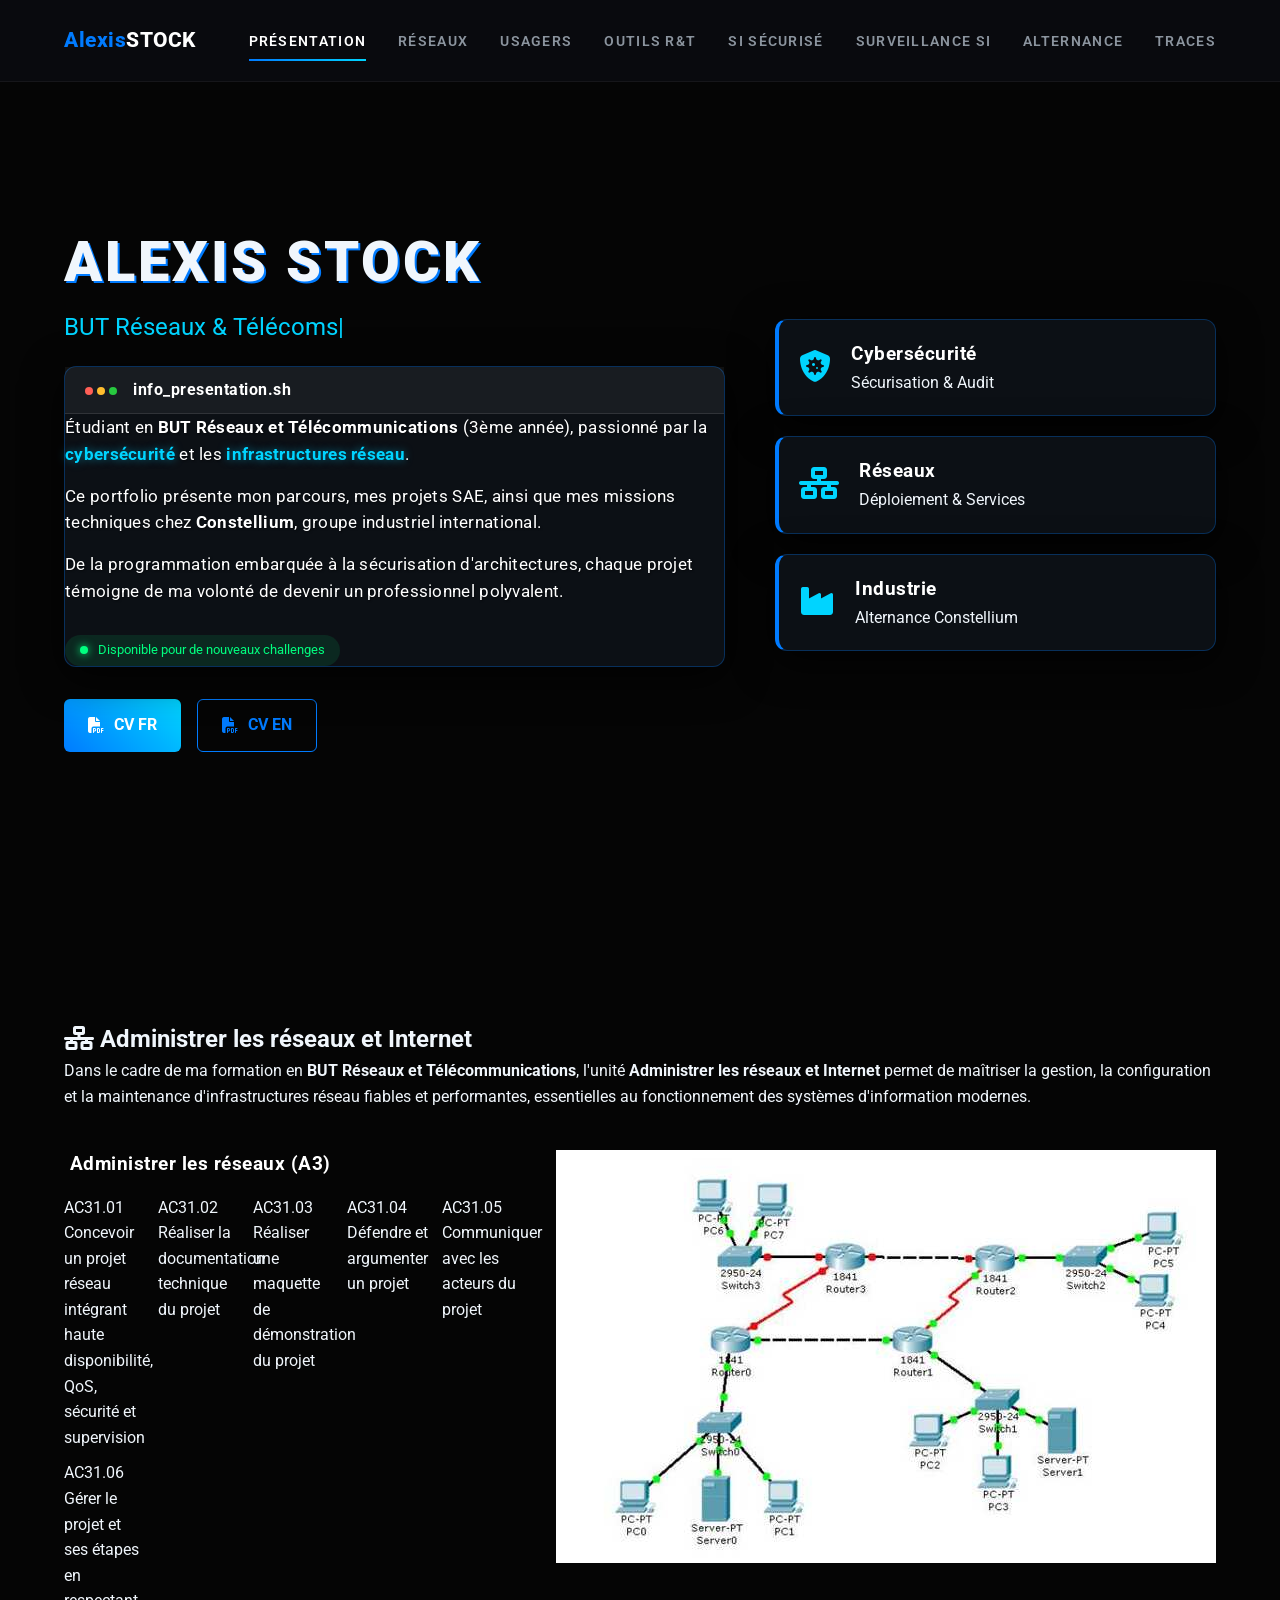
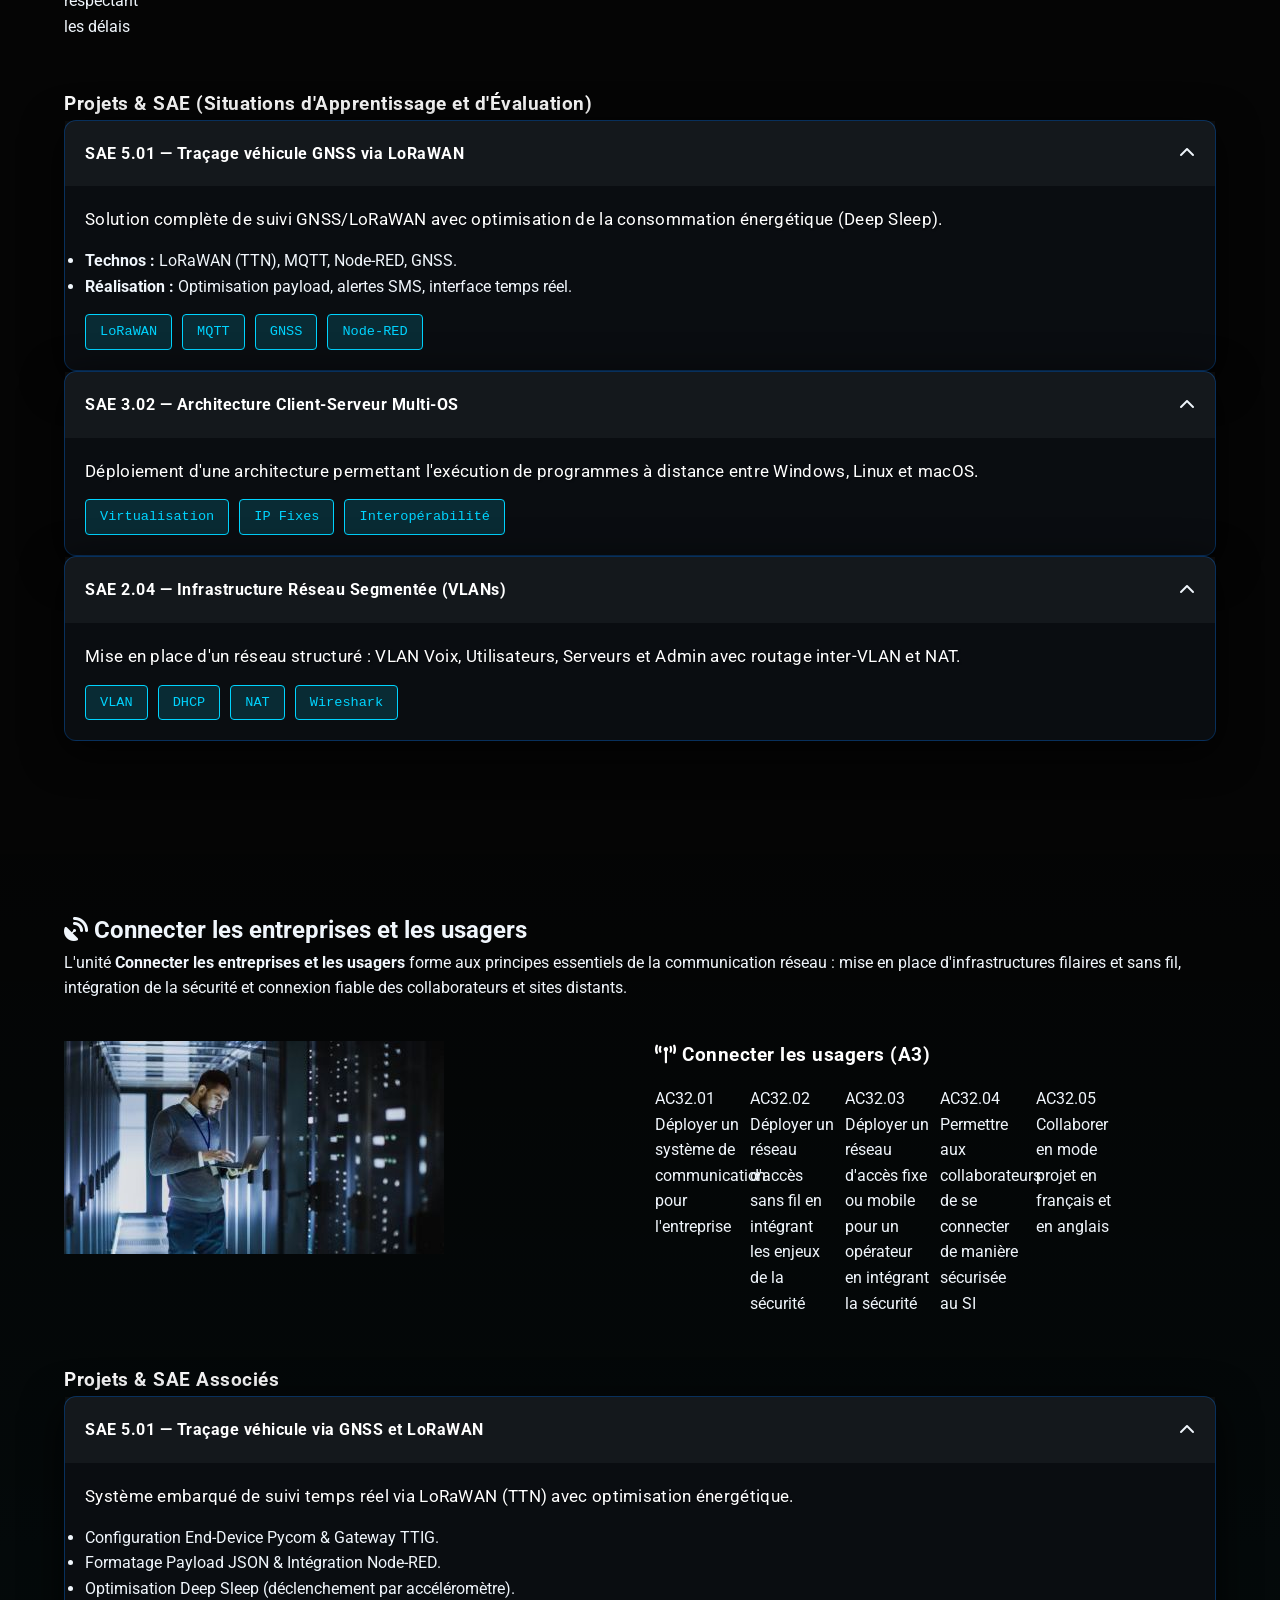
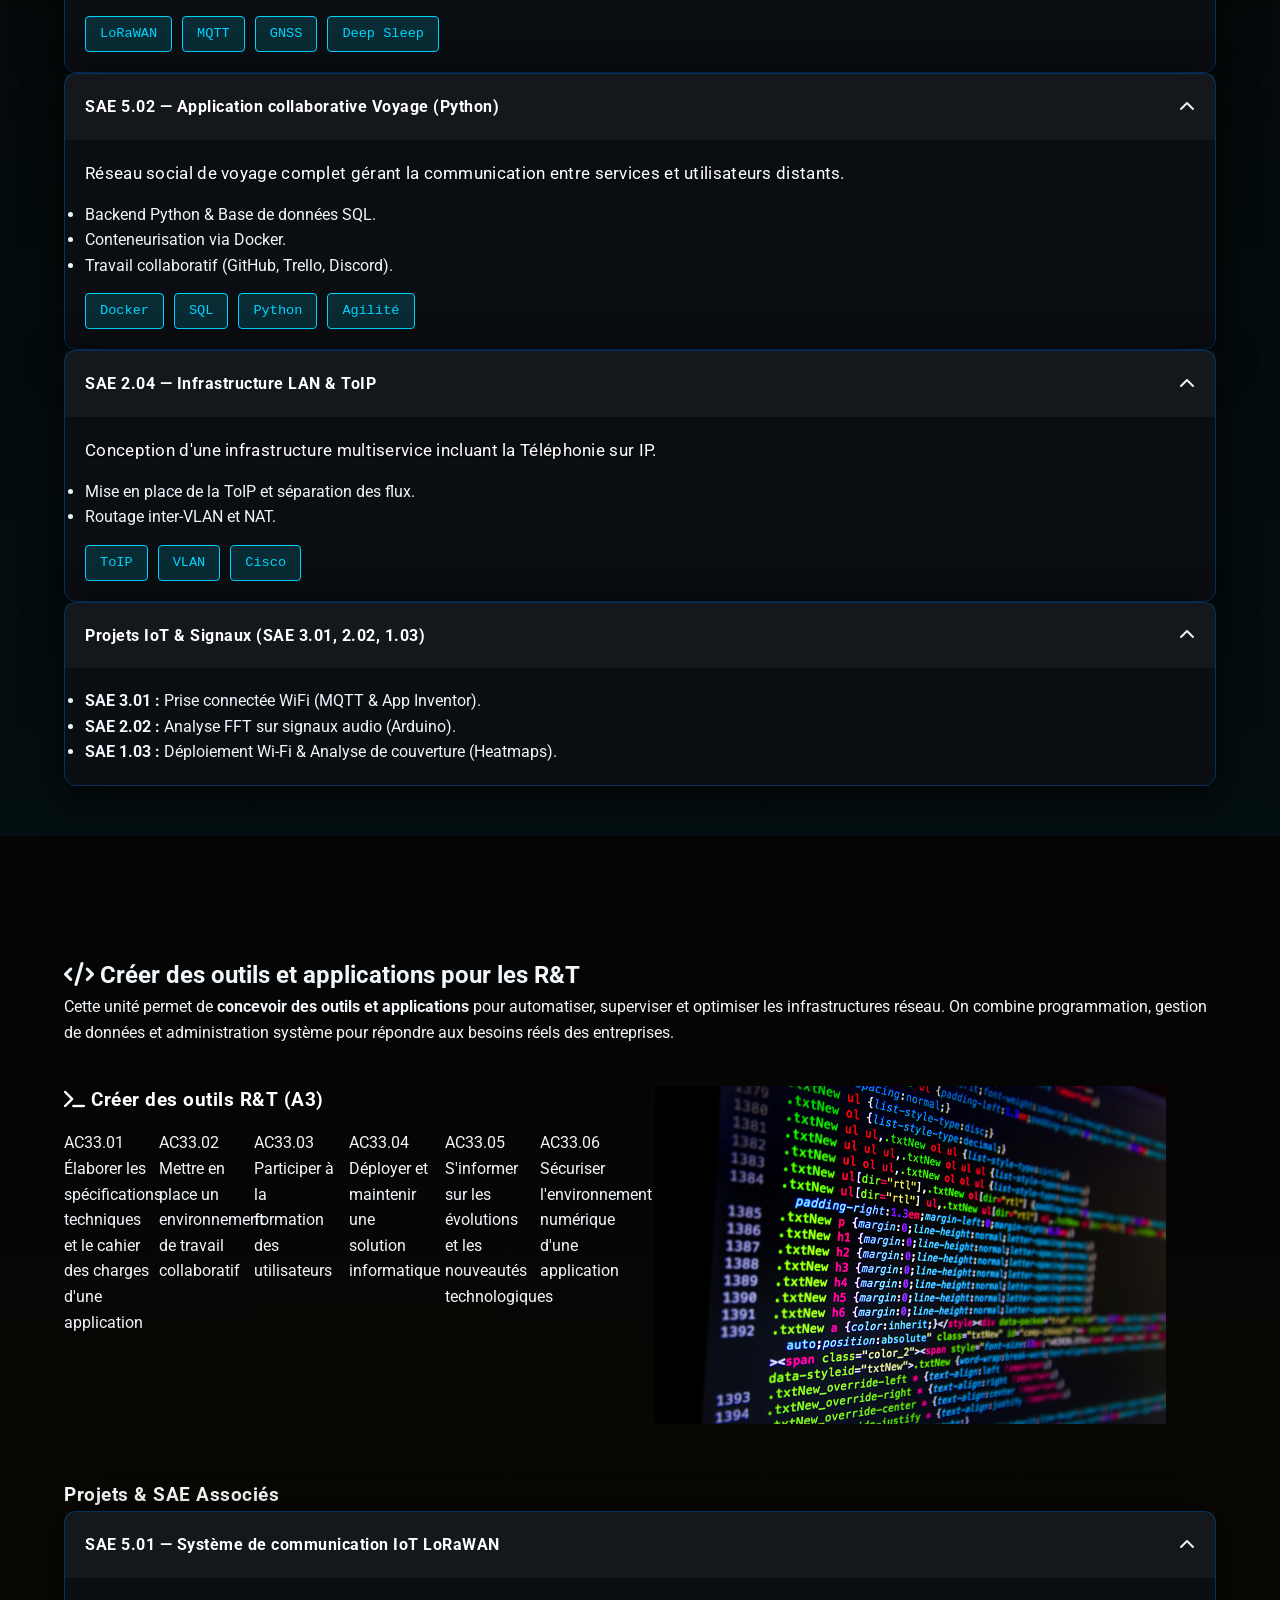
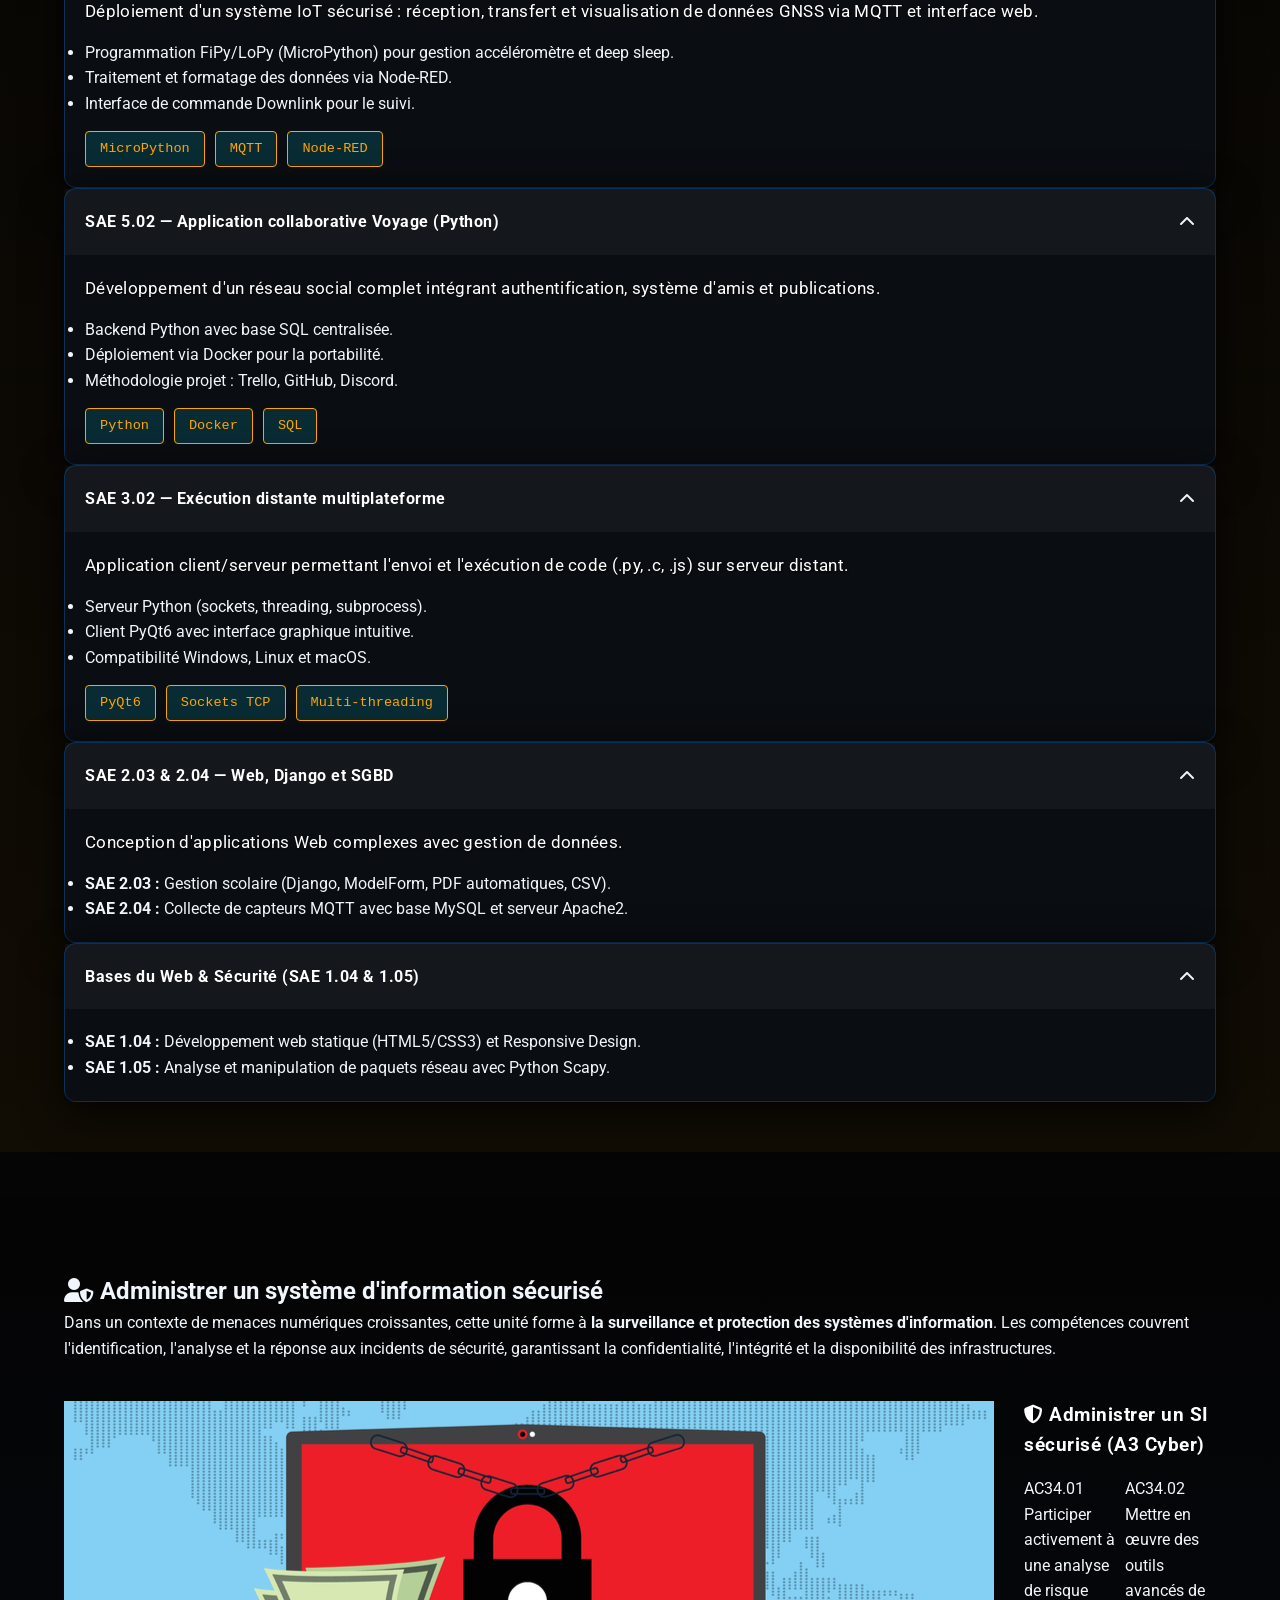
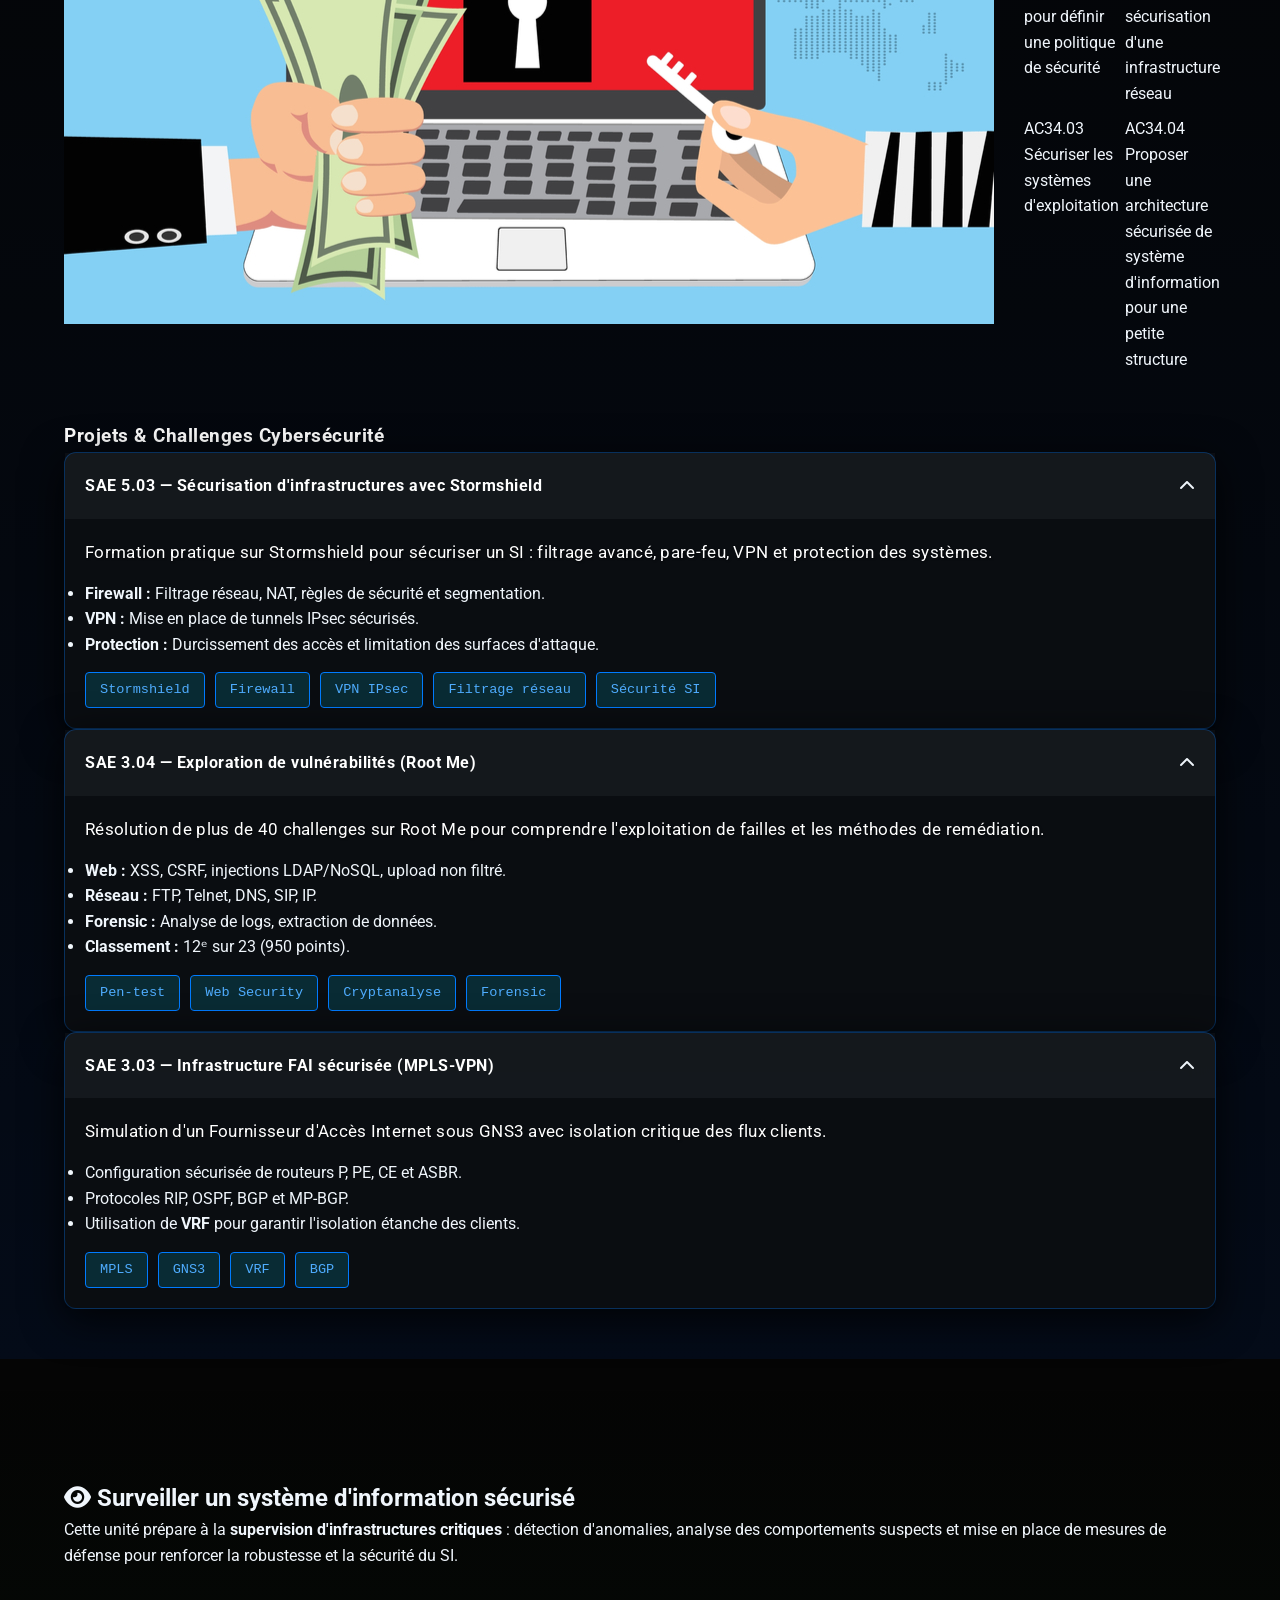
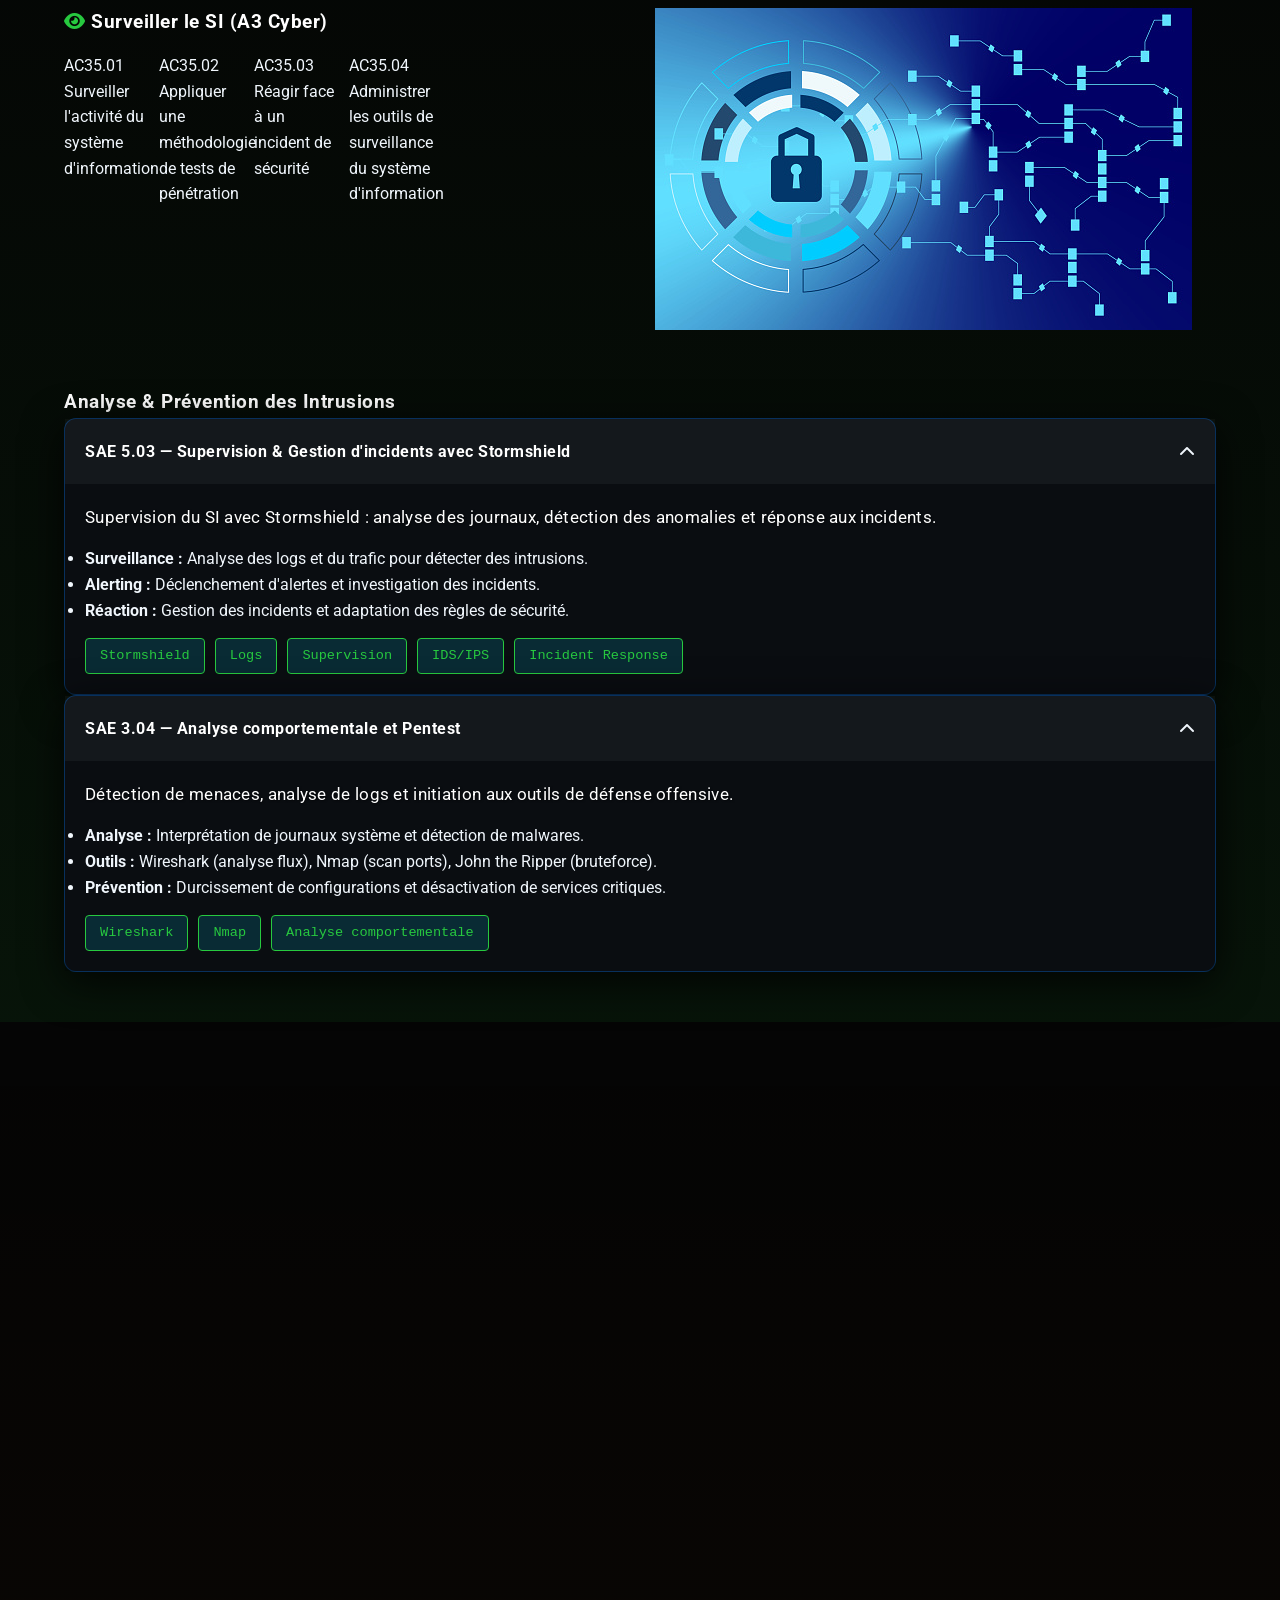
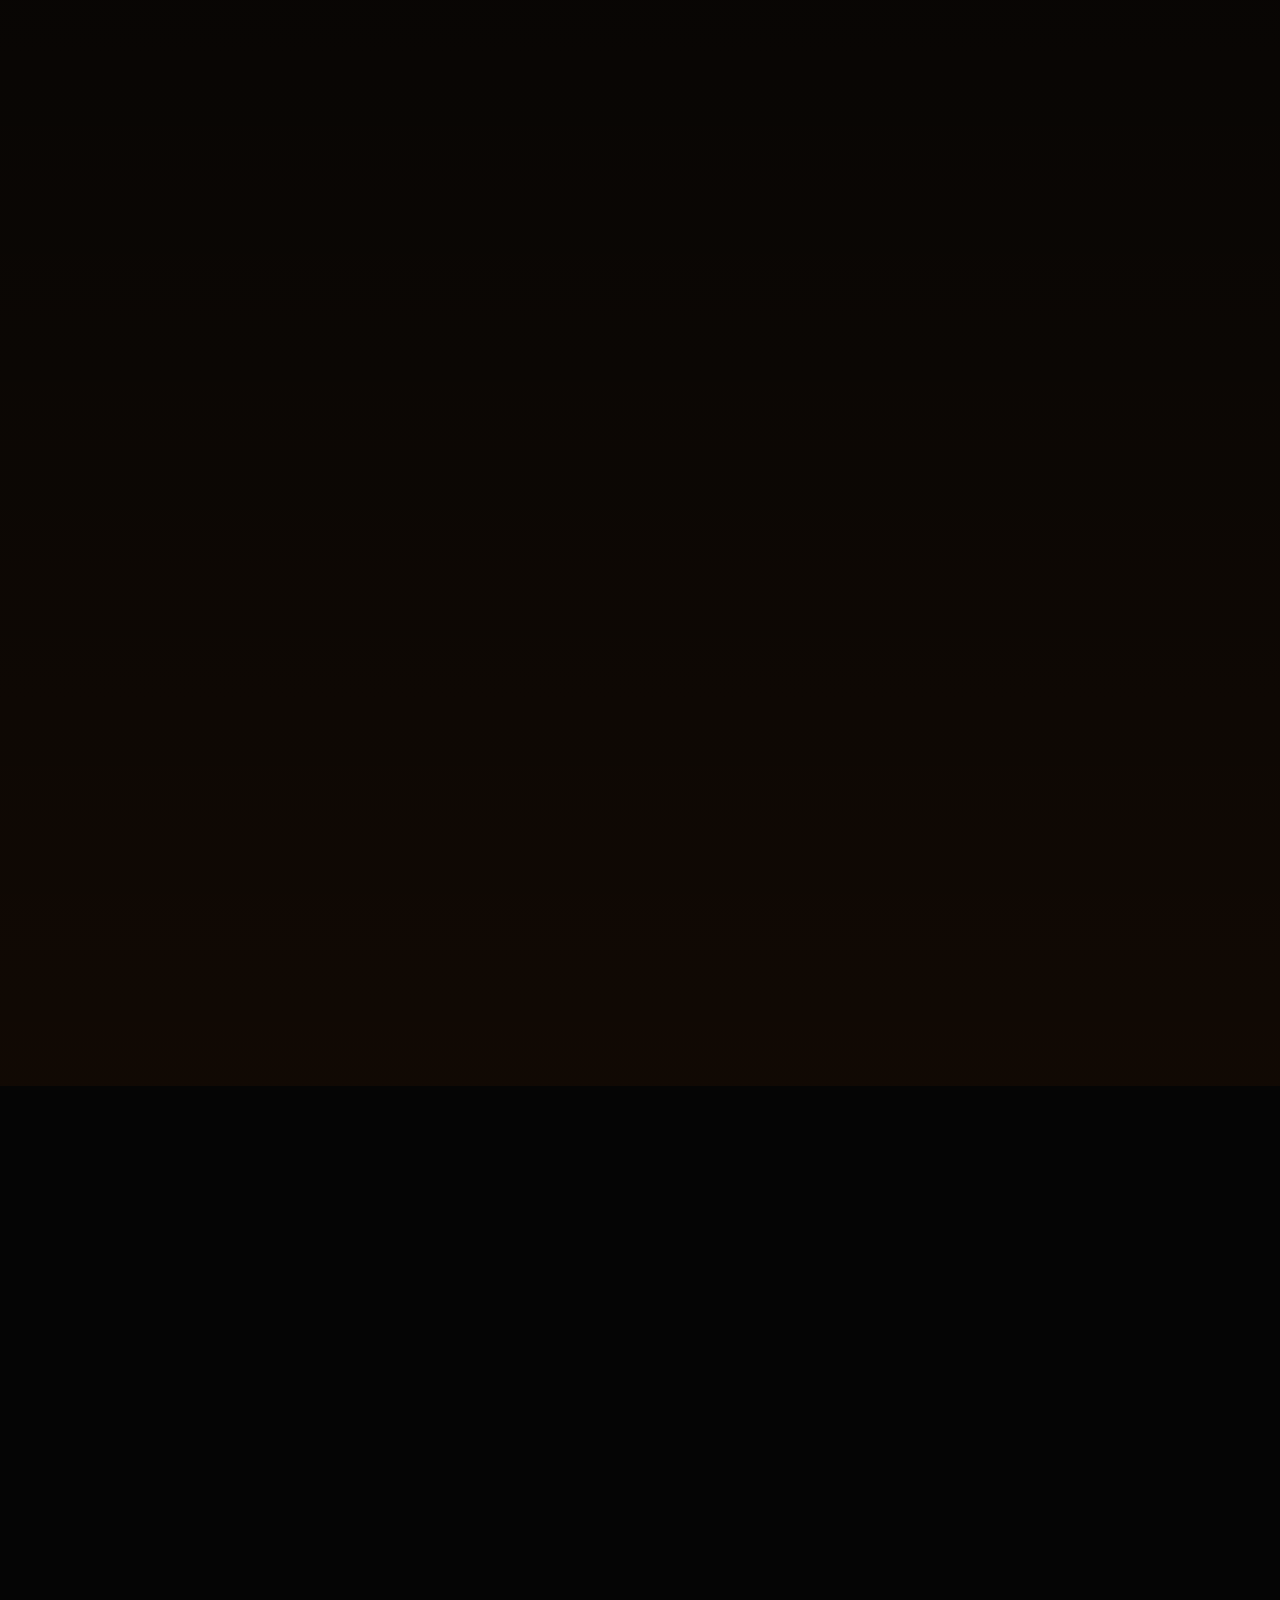
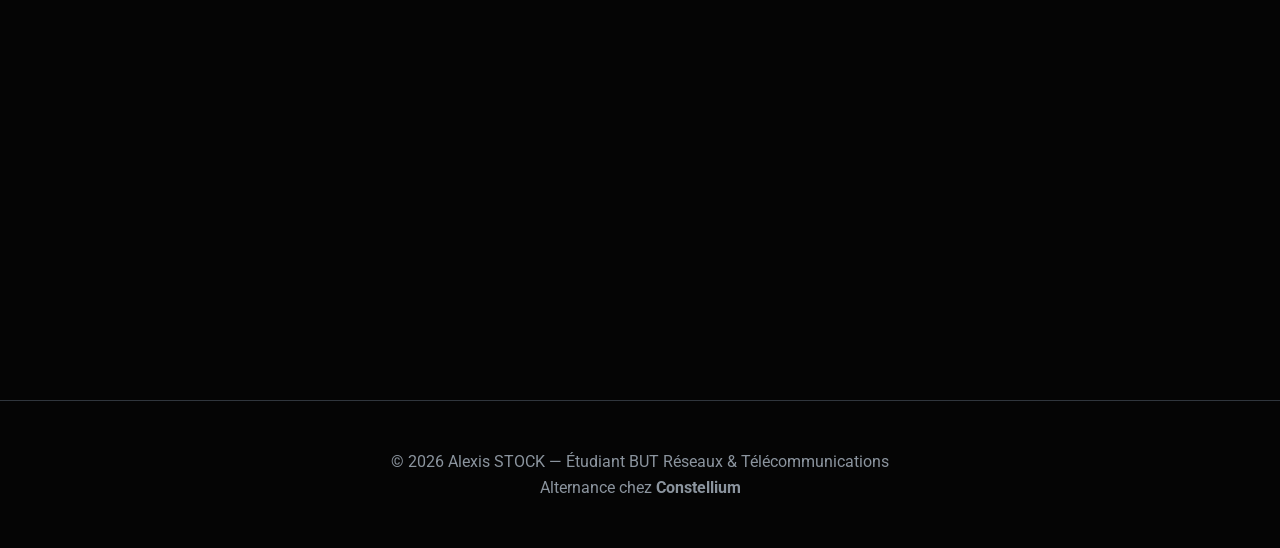
==== commit b308dd74: "Update index.html" ====
--- a/index.html
+++ b/index.html
@@ -3,6 +3,7 @@
 <head>
     <meta charset="UTF-8">
     <meta name="viewport" content="width=device-width, initial-scale=1.0">
+    <meta name="description" content="Portfolio de Alexis STOCK, étudiant en BUT Réseaux & Télécommunications, spécialisé en cybersécurité et administration réseau. Alternance chez Constellium.">
     <title>Alexis STOCK | Portfolio R&T</title>
     <link href="https://fonts.googleapis.com/css2?family=Roboto:wght@300;400;700&display=swap" rel="stylesheet">
     <link rel="stylesheet" href="style.css">
@@ -10,31 +11,36 @@
 </head>
 <body>
 
+    <!-- Canvas en dehors du main pour éviter les conflits de stacking -->
+    <canvas id="cyberCanvas"></canvas>
+
     <header class="main-header">
-        <nav class="navbar">
+        <nav class="navbar" aria-label="Navigation principale">
             <div class="logo">
-                <span class="highlight">Alexis</span>STOCK
+                <span class="highlight">Alexis</span><span class="lastname">STOCK</span>
             </div>
             <ul class="nav-menu">
-                <li><a href="#presentation" class="nav-link active">Présentation</a></li>
-                <li><a href="#admin-reseaux" class="nav-link">Administrer les réseaux</a></li>
-                <li><a href="#connecter-usagers" class="nav-link">Connecter les usagers</a></li>
-                <li><a href="#outils-rt" class="nav-link">Outils R&T</a></li>
-                <li><a href="#si-securise" class="nav-link">SI Sécurisé</a></li>
-                <li><a href="#surveiller-si" class="nav-link">Surveiller le SI</a></li>
-                <li><a href="#alternance" class="nav-link">Expérience Alternance</a></li>
-                <li><a href="#traces" class="nav-link highlight-btn">Traces</a></li> 
+                <li><a href="#presentation"      class="nav-link active">Présentation</a></li>
+                <li><a href="#admin-reseaux"      class="nav-link">Réseaux</a></li>
+                <li><a href="#connecter-usagers"  class="nav-link">Usagers</a></li>
+                <li><a href="#outils-rt"          class="nav-link">Outils R&T</a></li>
+                <li><a href="#si-securise"        class="nav-link">SI Sécurisé</a></li>
+                <li><a href="#surveiller-si"      class="nav-link">Surveillance SI</a></li>
+                <li><a href="#alternance"         class="nav-link">Alternance</a></li>
+                <li><a href="#traces"             class="nav-link highlight-btn">Traces</a></li>
             </ul>
         </nav>
     </header>
 
     <main>
-        <canvas id="cyberCanvas"></canvas>
-        
+
+        <!-- ================================================================
+             SECTION 1 — PRÉSENTATION
+        ================================================================ -->
         <section id="presentation" class="hero-section">
             <div class="container">
                 <div class="presentation-wrapper">
-                    
+
                     <div class="bio-column">
                         <h1 class="glitch-text" data-text="Alexis STOCK">Alexis STOCK</h1>
                         <div class="typing-container">
@@ -48,14 +54,17 @@
                             </div>
                             <div class="card-body">
                                 <p class="lead-text">
-                                    Étudiant en <strong>BUT Réseaux et Télécommunications</strong> (3ème année), 
-                                    passionné par la <span class="highlight-cyan">cybersécurité</span> et les <span class="highlight-cyan">infrastructures réseau</span>.
+                                    Étudiant en <strong>BUT Réseaux et Télécommunications</strong> (3ème année),
+                                    passionné par la <span class="highlight-cyan">cybersécurité</span> et les
+                                    <span class="highlight-cyan">infrastructures réseau</span>.
                                 </p>
                                 <p>
-                                    Ce portfolio présente mon parcours, mes projets SAE, ainsi que mes missions techniques chez <strong>Constellium</strong>, groupe industriel international.
+                                    Ce portfolio présente mon parcours, mes projets SAE, ainsi que mes missions
+                                    techniques chez <strong>Constellium</strong>, groupe industriel international.
                                 </p>
                                 <p>
-                                    De la programmation embarquée à la sécurisation d’architectures, chaque projet témoigne de ma volonté de devenir un professionnel polyvalent.
+                                    De la programmation embarquée à la sécurisation d'architectures, chaque projet
+                                    témoigne de ma volonté de devenir un professionnel polyvalent.
                                 </p>
                                 <div class="status-badge">
                                     <span class="dot"></span> Disponible pour de nouveaux challenges
@@ -64,8 +73,11 @@
                         </div>
 
                         <div class="btn-group">
-                            <a href="fichier/CV-Alexis-Stock.pdf" class="btn btn-cyber" target="_blank">
-                                <i class="fas fa-file-pdf"></i> CV 
+                            <a href="fichier/CV_FR.pdf" class="btn btn-cyber" target="_blank" rel="noopener">
+                                <i class="fas fa-file-pdf"></i> CV FR
+                            </a>
+                            <a href="fichier/CV_EN.pdf" class="btn btn-secondary" target="_blank" rel="noopener">
+                                <i class="fas fa-file-pdf"></i> CV EN
                             </a>
                         </div>
                     </div>
@@ -98,58 +110,71 @@
             </div>
         </section>
 
+        <!-- ================================================================
+             SECTION 2 — ADMINISTRER LES RÉSEAUX
+        ================================================================ -->
         <section id="admin-reseaux" class="skill-section">
             <div class="container">
                 <div class="section-header reveal">
                     <h2 class="section-title"><i class="fas fa-network-wired"></i> Administrer les réseaux et Internet</h2>
                     <p class="section-intro">
-                        Unité d’enseignement centrale du BUT R&T visant à gérer, configurer et maintenir des infrastructures 
-                        performantes et sécurisées.
+                        Dans le cadre de ma formation en <strong>BUT Réseaux et Télécommunications</strong>,
+                        l'unité <strong>Administrer les réseaux et Internet</strong> permet de maîtriser la gestion,
+                        la configuration et la maintenance d'infrastructures réseau fiables et performantes,
+                        essentielles au fonctionnement des systèmes d'information modernes.
                     </p>
                 </div>
 
                 <div class="ac-container">
                     <div class="ac-column reveal">
-                        <h3><i class="fas fa-router"></i> Compétences Réseaux</h3>
+                        <h3><i class="fas fa-router"></i> Administrer les réseaux (A3)</h3>
                         <div class="ac-grid">
-                            <div class="ac-item" title="Configurer le routage dynamique">AC21.01</div>
-                            <div class="ac-item" title="QoS et Sécurité réseau">AC21.02</div>
-                            <div class="ac-item" title="Virtualisation & Clients">AC21.03</div>
-                            <div class="ac-item" title="Services réseaux avancés">AC21.04</div>
-                            <div class="ac-item" title="Architecture Internet">AC21.05</div>
-                            <div class="ac-item" title="Collaboration équipe">AC21.06</div>
-                        </div>
-                    </div>
-                    <div class="ac-column reveal">
-                        <h3><i class="fas fa-code-branch"></i> Compétences Informatiques</h3>
-                        <div class="ac-grid">
-                            <div class="ac-item info" title="Utilisation outils info">AC13.01</div>
-                            <div class="ac-item info" title="Debug & Modif programme">AC13.02</div>
-                            <div class="ac-item info" title="Algorithmique">AC13.03</div>
-                            <div class="ac-item info" title="Architecture Web">AC13.04</div>
-                            <div class="ac-item info" title="Gestion de données">AC13.05</div>
-                            <div class="ac-item info" title="Travail collaboratif">AC13.06</div>
+                            <div class="ac-card">
+                                <span class="ac-code">AC31.01</span>
+                                <span class="ac-label">Concevoir un projet réseau intégrant haute disponibilité, QoS, sécurité et supervision</span>
+                            </div>
+                            <div class="ac-card">
+                                <span class="ac-code">AC31.02</span>
+                                <span class="ac-label">Réaliser la documentation technique du projet</span>
+                            </div>
+                            <div class="ac-card">
+                                <span class="ac-code">AC31.03</span>
+                                <span class="ac-label">Réaliser une maquette de démonstration du projet</span>
+                            </div>
+                            <div class="ac-card">
+                                <span class="ac-code">AC31.04</span>
+                                <span class="ac-label">Défendre et argumenter un projet</span>
+                            </div>
+                            <div class="ac-card">
+                                <span class="ac-code">AC31.05</span>
+                                <span class="ac-label">Communiquer avec les acteurs du projet</span>
+                            </div>
+                            <div class="ac-card">
+                                <span class="ac-code">AC31.06</span>
+                                <span class="ac-label">Gérer le projet et ses étapes en respectant les délais</span>
+                            </div>
                         </div>
                     </div>
                     <div class="skill-image-box reveal">
-                        <img src="fichier/UE1.jpg" alt="Illustration Administration Réseaux">
+                        <img src="fichier/UE1.jpg" alt="Illustration Administration Réseaux" loading="lazy">
                     </div>
                 </div>
 
                 <div class="sae-container reveal">
                     <h3 class="sae-title">Projets & SAE (Situations d'Apprentissage et d'Évaluation)</h3>
-                    
-                    <div class="sae-card">
-                        <div class="sae-header" onclick="toggleSAE(this)">
-                            <span>🇫🇷 SAE 5.01 — Traçage véhicule GNSS via LoRaWAN</span>
-                            <i class="fas fa-chevron-down"></i>
-                        </div>
-                        <div class="sae-content">
-                            <p>Solution complète de suivi GNSS/LoRaWAN avec focus on the power consumption (Deep Sleep).</p>
+
+                    <div class="sae-card">
+                        <div class="sae-header" onclick="toggleSAE(this)">
+                            <span>SAE 5.01 — Traçage véhicule GNSS via LoRaWAN</span>
+                            <i class="fas fa-chevron-down"></i>
+                        </div>
+                        <div class="sae-content">
+                            <p>Solution complète de suivi GNSS/LoRaWAN avec optimisation de la consommation énergétique (Deep Sleep).</p>
                             <ul>
                                 <li><strong>Technos :</strong> LoRaWAN (TTN), MQTT, Node-RED, GNSS.</li>
                                 <li><strong>Réalisation :</strong> Optimisation payload, alertes SMS, interface temps réel.</li>
                             </ul>
+                            <div class="tech-tags"><span>LoRaWAN</span><span>MQTT</span><span>GNSS</span><span>Node-RED</span></div>
                         </div>
                     </div>
 
@@ -178,40 +203,47 @@
             </div>
         </section>
 
+        <!-- ================================================================
+             SECTION 3 — CONNECTER LES USAGERS
+        ================================================================ -->
         <section id="connecter-usagers" class="skill-section">
             <div class="container">
                 <div class="section-header reveal">
                     <h2 class="section-title"><i class="fas fa-satellite-dish"></i> Connecter les entreprises et les usagers</h2>
                     <p class="section-intro">
-                        Formation aux principes essentiels de la communication réseau : infrastructures d’accès filaires/sans fil, 
-                        ToIP et connexion de sites distants sécurisés.
+                        L'unité <strong>Connecter les entreprises et les usagers</strong> forme aux principes essentiels de la
+                        communication réseau : mise en place d'infrastructures filaires et sans fil, intégration de la sécurité
+                        et connexion fiable des collaborateurs et sites distants.
                     </p>
                 </div>
 
                 <div class="ac-container">
                     <div class="skill-image-box reveal">
-                        <img src="fichier/UE2.jpg" alt="Illustration Connecter les usagers">
+                        <img src="fichier/UE2.jpg" alt="Illustration Connecter les usagers" loading="lazy">
                     </div>
                     <div class="ac-column reveal">
-                        <h3><i class="fas fa-broadcast-tower"></i> Transmissions & Accès</h3>
+                        <h3><i class="fas fa-broadcast-tower"></i> Connecter les usagers (A3)</h3>
                         <div class="ac-grid">
-                            <div class="ac-item" title="Systèmes de transmissions complexes">AC22.01</div>
-                            <div class="ac-item" title="Accès distant sécurisé">AC22.02</div>
-                            <div class="ac-item" title="Connexion multi-site opérateur">AC22.03</div>
-                            <div class="ac-item" title="Réseaux d'accès opérateurs">AC22.04</div>
-                            <div class="ac-item" title="Cahier des charges R&T">AC22.05</div>
-                            <div class="ac-item" title="Réseau sans fil sécurisé">AC32.02</div>
-                        </div>
-                    </div>
-                    <div class="ac-column reveal">
-                        <h3><i class="fas fa-phone-alt"></i> Signaux & ToIP</h3>
-                        <div class="ac-grid">
-                            <div class="ac-item info" title="Mesure et analyse de signaux">AC12.01</div>
-                            <div class="ac-item info" title="Transmissions élémentaires">AC12.02</div>
-                            <div class="ac-item info" title="Supports de transmission">AC12.03</div>
-                            <div class="ac-item info" title="Connecter des systèmes ToIP">AC12.04</div>
-                            <div class="ac-item info" title="Système de comm. entreprise">AC32.01</div>
-                            <div class="ac-item info" title="Collaboration projet FR/EN">AC32.05</div>
+                            <div class="ac-card cyan">
+                                <span class="ac-code">AC32.01</span>
+                                <span class="ac-label">Déployer un système de communication pour l'entreprise</span>
+                            </div>
+                            <div class="ac-card cyan">
+                                <span class="ac-code">AC32.02</span>
+                                <span class="ac-label">Déployer un réseau d'accès sans fil en intégrant les enjeux de la sécurité</span>
+                            </div>
+                            <div class="ac-card cyan">
+                                <span class="ac-code">AC32.03</span>
+                                <span class="ac-label">Déployer un réseau d'accès fixe ou mobile pour un opérateur en intégrant la sécurité</span>
+                            </div>
+                            <div class="ac-card cyan">
+                                <span class="ac-code">AC32.04</span>
+                                <span class="ac-label">Permettre aux collaborateurs de se connecter de manière sécurisée au SI</span>
+                            </div>
+                            <div class="ac-card cyan">
+                                <span class="ac-code">AC32.05</span>
+                                <span class="ac-label">Collaborer en mode projet en français et en anglais</span>
+                            </div>
                         </div>
                     </div>
                 </div>
@@ -221,7 +253,7 @@
 
                     <div class="sae-card">
                         <div class="sae-header" onclick="toggleSAE(this)">
-                            <span>🇫🇷 SAE 5.01 — Traçage véhicule via GNSS et LoRaWAN</span>
+                            <span>SAE 5.01 — Traçage véhicule via GNSS et LoRaWAN</span>
                             <i class="fas fa-chevron-down"></i>
                         </div>
                         <div class="sae-content">
@@ -237,7 +269,7 @@
 
                     <div class="sae-card">
                         <div class="sae-header" onclick="toggleSAE(this)">
-                            <span>🇫🇷 SAE 5.02 — Application collaborative Voyage (Python)</span>
+                            <span>SAE 5.02 — Application collaborative Voyage (Python)</span>
                             <i class="fas fa-chevron-down"></i>
                         </div>
                         <div class="sae-content">
@@ -253,7 +285,7 @@
 
                     <div class="sae-card">
                         <div class="sae-header" onclick="toggleSAE(this)">
-                            <span>🇫🇷 SAE 2.04 — Infrastructure LAN & ToIP</span>
+                            <span>SAE 2.04 — Infrastructure LAN & ToIP</span>
                             <i class="fas fa-chevron-down"></i>
                         </div>
                         <div class="sae-content">
@@ -283,41 +315,52 @@
             </div>
         </section>
 
+        <!-- ================================================================
+             SECTION 4 — OUTILS R&T
+        ================================================================ -->
         <section id="outils-rt" class="skill-section">
             <div class="container">
                 <div class="section-header reveal">
-                    <h2 class="section-title"><i class="fas fa-code"></i> Créer des outils et applications informatiques pour les R&T</h2>
+                    <h2 class="section-title"><i class="fas fa-code"></i> Créer des outils et applications pour les R&T</h2>
                     <p class="section-intro">
-                        Conception de solutions logicielles pour automatiser, superviser et optimiser les infrastructures réseau 
-                        en combinant programmation, gestion de données et administration système.
+                        Cette unité permet de <strong>concevoir des outils et applications</strong> pour automatiser,
+                        superviser et optimiser les infrastructures réseau. On combine programmation, gestion de données
+                        et administration système pour répondre aux besoins réels des entreprises.
                     </p>
                 </div>
 
                 <div class="ac-container">
                     <div class="ac-column reveal">
-                        <h3><i class="fas fa-terminal"></i> Développement & Automatisation</h3>
+                        <h3><i class="fas fa-terminal"></i> Créer des outils R&T (A3)</h3>
                         <div class="ac-grid">
-                            <div class="ac-item" title="Automatiser via scripts">AC23.01</div>
-                            <div class="ac-item" title="Appli Web ou Mobile">AC23.02</div>
-                            <div class="ac-item" title="Programmation Client/Serveur">AC23.03</div>
-                            <div class="ac-item" title="Spécifications & Cahier des charges">AC33.01</div>
-                            <div class="ac-item" title="Déployer et maintenir une solution">AC33.04</div>
-                            <div class="ac-item" title="Sécuriser l'environnement numérique">AC33.06</div>
-                        </div>
-                    </div>
-                    <div class="ac-column reveal">
-                        <h3><i class="fas fa-database"></i> Données & Collaboration</h3>
-                        <div class="ac-grid">
-                            <div class="ac-item info" title="Administrer un SGBD">AC23.04</div>
-                            <div class="ac-item info" title="Accès aux données (Web/App)">AC23.05</div>
-                            <div class="ac-item info" title="Traduire un algorithme">AC13.03</div>
-                            <div class="ac-item info" title="Architecture Web">AC13.04</div>
-                            <div class="ac-item info" title="Environnement collaboratif">AC33.02</div>
-                            <div class="ac-item info" title="Veille technologique">AC33.05</div>
+                            <div class="ac-card orange">
+                                <span class="ac-code">AC33.01</span>
+                                <span class="ac-label">Élaborer les spécifications techniques et le cahier des charges d'une application</span>
+                            </div>
+                            <div class="ac-card orange">
+                                <span class="ac-code">AC33.02</span>
+                                <span class="ac-label">Mettre en place un environnement de travail collaboratif</span>
+                            </div>
+                            <div class="ac-card orange">
+                                <span class="ac-code">AC33.03</span>
+                                <span class="ac-label">Participer à la formation des utilisateurs</span>
+                            </div>
+                            <div class="ac-card orange">
+                                <span class="ac-code">AC33.04</span>
+                                <span class="ac-label">Déployer et maintenir une solution informatique</span>
+                            </div>
+                            <div class="ac-card orange">
+                                <span class="ac-code">AC33.05</span>
+                                <span class="ac-label">S'informer sur les évolutions et les nouveautés technologiques</span>
+                            </div>
+                            <div class="ac-card orange">
+                                <span class="ac-code">AC33.06</span>
+                                <span class="ac-label">Sécuriser l'environnement numérique d'une application</span>
+                            </div>
                         </div>
                     </div>
                     <div class="skill-image-box reveal">
-                        <img src="fichier/UE3.jpg" alt="Illustration Outils R&T">
+                        <img src="fichier/UE3.jpg" alt="Illustration Outils R&T" loading="lazy">
                     </div>
                 </div>
 
@@ -326,11 +369,11 @@
 
                     <div class="sae-card">
                         <div class="sae-header" onclick="toggleSAE(this)">
-                            <span>🇫🇷 SAE 5.01 — Système de communication IoT LoRaWAN</span>
-                            <i class="fas fa-chevron-down"></i>
-                        </div>
-                        <div class="sae-content">
-                            <p>Déploiement d’un système IoT sécurisé : réception, transfert et visualisation de données GNSS via MQTT et interface web.</p>
+                            <span>SAE 5.01 — Système de communication IoT LoRaWAN</span>
+                            <i class="fas fa-chevron-down"></i>
+                        </div>
+                        <div class="sae-content">
+                            <p>Déploiement d'un système IoT sécurisé : réception, transfert et visualisation de données GNSS via MQTT et interface web.</p>
                             <ul class="custom-list">
                                 <li>Programmation FiPy/LoPy (MicroPython) pour gestion accéléromètre et deep sleep.</li>
                                 <li>Traitement et formatage des données via Node-RED.</li>
@@ -342,7 +385,7 @@
 
                     <div class="sae-card">
                         <div class="sae-header" onclick="toggleSAE(this)">
-                            <span>🇫🇷 SAE 5.02 — Application collaborative Voyage (Python)</span>
+                            <span>SAE 5.02 — Application collaborative Voyage (Python)</span>
                             <i class="fas fa-chevron-down"></i>
                         </div>
                         <div class="sae-content">
@@ -352,7 +395,7 @@
                                 <li>Déploiement via Docker pour la portabilité.</li>
                                 <li>Méthodologie projet : Trello, GitHub, Discord.</li>
                             </ul>
-                            <div class="tech-tags"><span>Python Fullstack</span><span>Docker</span><span>SQL</span></div>
+                            <div class="tech-tags"><span>Python</span><span>Docker</span><span>SQL</span></div>
                         </div>
                     </div>
 
@@ -380,7 +423,7 @@
                         <div class="sae-content">
                             <p>Conception d'applications Web complexes avec gestion de données.</p>
                             <ul class="custom-list">
-                                <li><strong>SAE 2.03 :</strong> Gestion scolaire (Django, ModelForm, PDF Automatiques, CSV).</li>
+                                <li><strong>SAE 2.03 :</strong> Gestion scolaire (Django, ModelForm, PDF automatiques, CSV).</li>
                                 <li><strong>SAE 2.04 :</strong> Collecte de capteurs MQTT avec base MySQL et serveur Apache2.</li>
                             </ul>
                         </div>
@@ -402,38 +445,44 @@
             </div>
         </section>
 
+        <!-- ================================================================
+             SECTION 5 — SI SÉCURISÉ
+        ================================================================ -->
         <section id="si-securise" class="skill-section">
             <div class="container">
                 <div class="section-header reveal">
-                    <h2 class="section-title"><i class="fas fa-user-shield"></i> Administrer un système d’information sécurisé</h2>
+                    <h2 class="section-title"><i class="fas fa-user-shield"></i> Administrer un système d'information sécurisé</h2>
                     <p class="section-intro">
-                        Identification, analyse et réponse aux incidents de sécurité. Maîtrise des mécanismes de défense pour garantir 
-                        la confidentialité, l’intégrité et la disponibilité des infrastructures.
+                        Dans un contexte de menaces numériques croissantes, cette unité forme à
+                        <strong>la surveillance et protection des systèmes d'information</strong>.
+                        Les compétences couvrent l'identification, l'analyse et la réponse aux incidents de sécurité,
+                        garantissant la confidentialité, l'intégrité et la disponibilité des infrastructures.
                     </p>
                 </div>
 
                 <div class="ac-container">
                     <div class="skill-image-box reveal">
-                        <img src="fichier/UE4.jpg" alt="Illustration SI Sécurisé">
+                        <img src="fichier/UE4.jpg" alt="Illustration SI Sécurisé" loading="lazy">
                     </div>
                     <div class="ac-column reveal">
-                        <h3><i class="fas fa-user-lock"></i> Fondamentaux & Défense (A2)</h3>
+                        <h3><i class="fas fa-shield-alt"></i> Administrer un SI sécurisé (A3 Cyber)</h3>
                         <div class="ac-grid">
-                            <div class="ac-item" title="Bonnes pratiques de cybersécurité">AC24.01</div>
-                            <div class="ac-item" title="Outils fondamentaux de sécurisation">AC24.02</div>
-                            <div class="ac-item" title="Sécurisation des services réseaux">AC24.03</div>
-                            <div class="ac-item" title="Outils cryptographiques adaptés">AC24.04</div>
-                            <div class="ac-item" title="Connaissance des types d’attaques">AC24.05</div>
-                            <div class="ac-item" title="Documentation technique en anglais">AC24.06</div>
-                        </div>
-                    </div>
-                    <div class="ac-column reveal">
-                        <h3><i class="fas fa-shield-alt"></i> Architecture & Analyse (A3)</h3>
-                        <div class="ac-grid">
-                            <div class="ac-item info" title="Analyse de risques & Politique de sécurité">AC34.01</div>
-                            <div class="ac-item info" title="Outils avancés de sécurisation">AC34.02</div>
-                            <div class="ac-item info" title="Sécurisation des OS">AC34.03</div>
-                            <div class="ac-item info" title="Proposition d'architecture SI sécurisée">AC34.04</div>
+                            <div class="ac-card blue">
+                                <span class="ac-code">AC34.01</span>
+                                <span class="ac-label">Participer activement à une analyse de risque pour définir une politique de sécurité</span>
+                            </div>
+                            <div class="ac-card blue">
+                                <span class="ac-code">AC34.02</span>
+                                <span class="ac-label">Mettre en œuvre des outils avancés de sécurisation d'une infrastructure réseau</span>
+                            </div>
+                            <div class="ac-card blue">
+                                <span class="ac-code">AC34.03</span>
+                                <span class="ac-label">Sécuriser les systèmes d'exploitation</span>
+                            </div>
+                            <div class="ac-card blue">
+                                <span class="ac-code">AC34.04</span>
+                                <span class="ac-label">Proposer une architecture sécurisée de système d'information pour une petite structure</span>
+                            </div>
                         </div>
                     </div>
                 </div>
@@ -441,14 +490,23 @@
                 <div class="sae-container reveal">
                     <h3 class="sae-title">Projets & Challenges Cybersécurité</h3>
 
-                    <div class="sae-card upcoming">
-                        <div class="sae-header" onclick="toggleSAE(this)">
-                            <span>SAE 5.03 — Projet avancé en Cybersécurité (À venir)</span>
-                            <i class="fas fa-hourglass-start"></i>
-                        </div>
-                        <div class="sae-content">
-                            <p>Projet mobilisant l'analyse de risques, la sécurisation avancée d'infrastructures et la protection des OS.</p>
-                            <div class="tech-tags"><span>Analyse de risques</span><span>OS Hardening</span><span>Architecture SI</span></div>
+                    <!-- ✅ Était .sae-card.upcoming → converti en sae-card classique -->
+                    <div class="sae-card">
+                        <div class="sae-header" onclick="toggleSAE(this)">
+                            <span>SAE 5.03 — Sécurisation d'infrastructures avec Stormshield</span>
+                            <i class="fas fa-chevron-down"></i>
+                        </div>
+                        <div class="sae-content">
+                            <p>Formation pratique sur Stormshield pour sécuriser un SI : filtrage avancé, pare-feu, VPN et protection des systèmes.</p>
+                            <ul class="custom-list">
+                                <li><strong>Firewall :</strong> Filtrage réseau, NAT, règles de sécurité et segmentation.</li>
+                                <li><strong>VPN :</strong> Mise en place de tunnels IPsec sécurisés.</li>
+                                <li><strong>Protection :</strong> Durcissement des accès et limitation des surfaces d'attaque.</li>
+                            </ul>
+                            <div class="tech-tags">
+                                <span>Stormshield</span><span>Firewall</span><span>VPN IPsec</span>
+                                <span>Filtrage réseau</span><span>Sécurité SI</span>
+                            </div>
                         </div>
                     </div>
 
@@ -488,40 +546,69 @@
             </div>
         </section>
 
+        <!-- ================================================================
+             SECTION 6 — SURVEILLER LE SI
+        ================================================================ -->
         <section id="surveiller-si" class="skill-section">
             <div class="container">
                 <div class="section-header reveal">
-                    <h2 class="section-title"><i class="fas fa-eye"></i> Surveiller un système d’information sécurisé</h2>
+                    <h2 class="section-title"><i class="fas fa-eye"></i> Surveiller un système d'information sécurisé</h2>
                     <p class="section-intro">
-                        Mise en place de mesures de défense, surveillance active du SI et analyse des comportements suspects 
-                        pour évaluer la robustesse d'une infrastructure.
+                        Cette unité prépare à la <strong>supervision d'infrastructures critiques</strong> : détection d'anomalies,
+                        analyse des comportements suspects et mise en place de mesures de défense pour renforcer la robustesse
+                        et la sécurité du SI.
                     </p>
                 </div>
 
                 <div class="ac-container">
                     <div class="ac-column reveal">
-                        <h3><i class="fas fa-virus-slash"></i> Protection & Pentest (A2)</h3>
+                        <h3><i class="fas fa-eye"></i> Surveiller le SI (A3 Cyber)</h3>
                         <div class="ac-grid">
-                            <div class="ac-item" title="Administrer les protections anti-malware">AC25.01</div>
-                            <div class="ac-item" title="Outils de test de pénétration (Nmap, John...)">AC25.02</div>
-                        </div>
-                    </div>
-                    <div class="ac-column reveal">
-                        <h3><i class="fas fa-user-secret"></i> Surveillance & Réaction (A3)</h3>
-                        <div class="ac-grid">
-                            <div class="ac-item info" title="Surveiller l’activité du SI">AC35.01</div>
-                            <div class="ac-item info" title="Méthodologie de tests de pénétration">AC35.02</div>
-                            <div class="ac-item info" title="Réagir face à un incident de sécurité">AC35.03</div>
-                            <div class="ac-item info" title="Administrer les outils de surveillance">AC35.04</div>
+                            <div class="ac-card green">
+                                <span class="ac-code">AC35.01</span>
+                                <span class="ac-label">Surveiller l'activité du système d'information</span>
+                            </div>
+                            <div class="ac-card green">
+                                <span class="ac-code">AC35.02</span>
+                                <span class="ac-label">Appliquer une méthodologie de tests de pénétration</span>
+                            </div>
+                            <div class="ac-card green">
+                                <span class="ac-code">AC35.03</span>
+                                <span class="ac-label">Réagir face à un incident de sécurité</span>
+                            </div>
+                            <div class="ac-card green">
+                                <span class="ac-code">AC35.04</span>
+                                <span class="ac-label">Administrer les outils de surveillance du système d'information</span>
+                            </div>
                         </div>
                     </div>
                     <div class="skill-image-box reveal">
-                        <img src="fichier/UE5.jpg" alt="Illustration Surveillance SI">
+                        <img src="fichier/UE5.jpg" alt="Illustration Surveillance SI" loading="lazy">
                     </div>
                 </div>
 
                 <div class="sae-container reveal">
                     <h3 class="sae-title">Analyse & Prévention des Intrusions</h3>
+
+                    <!-- ✅ Était .sae-card.upcoming → converti en sae-card classique -->
+                    <div class="sae-card">
+                        <div class="sae-header" onclick="toggleSAE(this)">
+                            <span>SAE 5.03 — Supervision & Gestion d'incidents avec Stormshield</span>
+                            <i class="fas fa-chevron-down"></i>
+                        </div>
+                        <div class="sae-content">
+                            <p>Supervision du SI avec Stormshield : analyse des journaux, détection des anomalies et réponse aux incidents.</p>
+                            <ul class="custom-list">
+                                <li><strong>Surveillance :</strong> Analyse des logs et du trafic pour détecter des intrusions.</li>
+                                <li><strong>Alerting :</strong> Déclenchement d'alertes et investigation des incidents.</li>
+                                <li><strong>Réaction :</strong> Gestion des incidents et adaptation des règles de sécurité.</li>
+                            </ul>
+                            <div class="tech-tags">
+                                <span>Stormshield</span><span>Logs</span><span>Supervision</span>
+                                <span>IDS/IPS</span><span>Incident Response</span>
+                            </div>
+                        </div>
+                    </div>
 
                     <div class="sae-card">
                         <div class="sae-header" onclick="toggleSAE(this)">
@@ -538,108 +625,165 @@
                             <div class="tech-tags"><span>Wireshark</span><span>Nmap</span><span>Analyse comportementale</span></div>
                         </div>
                     </div>
-
-                    <div class="sae-card upcoming">
-                        <div class="sae-header" onclick="toggleSAE(this)">
-                            <span>SAE 5.03 — Stratégie de surveillance & Gestion d'incidents (À venir)</span>
-                            <i class="fas fa-hourglass-half"></i>
-                        </div>
-                        <div class="sae-content">
-                            <p>Mise en œuvre d’outils professionnels pour la surveillance globale du système d'information.</p>
-                            <ul class="custom-list">
-                                <li>Déploiement de SIEM et IDS/IPS (Suricata/Snort).</li>
-                                <li>Méthodologie complète de test d’intrusion (PTES).</li>
-                                <li>Gestion de crise et réponse sur incident.</li>
-                            </ul>
-                            <div class="tech-tags"><span>SIEM</span><span>IDS/IPS</span><span>Gestion d'incidents</span></div>
-                        </div>
-                    </div>
                 </div>
             </div>
         </section>
 
+        <!-- ================================================================
+             SECTION 7 — ALTERNANCE
+        ================================================================ -->
         <section id="alternance" class="skill-section alternance-page">
             <div class="container">
+
+                <!-- En-tête avec logo -->
                 <div class="section-header reveal">
                     <div class="company-logo">
-                        <img src="fichier/logo uha_alternance.png" alt="Logo UHA Alternance" style="height: 60px; margin-right: 20px;">
-                        <i class="fas fa-industry"></i>
-                        <h2 class="section-title">Constellium Neuf-Brisach</h2>
+                        <img src="fichier/Logo_entreprise_alterance.jpg" alt="Logo Constellium">
+                        <div class="company-logo-text">
+                            <h2 class="section-title">Constellium — Neuf-Brisach</h2>
+                            <span class="company-tagline">Leader mondial de la transformation de l'aluminium</span>
+                        </div>
                     </div>
                     <p class="section-intro">
-                        Leader mondial de la transformation de l’aluminium. Intégration au pôle <strong>Infrastructure & Réseau</strong> 
-                        pour garantir la continuité de production et la sécurité du SI.
+                        Intégration au pôle <strong>Infrastructure & Réseau</strong> au sein d'une équipe de
+                        7 techniciens, pour garantir la continuité de production et la sécurité du SI
+                        d'un site industriel critique opérant <strong>24h/24</strong>.
                     </p>
                 </div>
 
-                <div class="ac-container">
-                    <div class="glass-card ac-column reveal">
-                        <h3><i class="fas fa-user-tie"></i> Mon Poste</h3>
-                        <div class="card-body">
-                            <p>Alternant Infrastructure & Cybersécurité (Équipe de 7 techniciens).</p>
-                            <ul class="custom-list">
-                                <li><i class="fas fa-check-circle"></i> Maintien en condition opérationnelle (MCO).</li>
-                                <li><i class="fas fa-check-circle"></i> Supervision et amélioration du réseau.</li>
-                                <li><i class="fas fa-check-circle"></i> Protection du SI face aux menaces.</li>
-                            </ul>
-                        </div>
-                    </div>
-
-                    <div class="glass-card ac-column reveal">
-                        <h3><i class="fas fa-cogs"></i> Environnement Industriel</h3>
-                        <div class="card-body">
-                            <p>Site critique 24h/24 - Plusieurs milliers d'employés.</p>
-                            <div class="status-badge industrial">
-                                <span class="dot orange"></span> Haute Disponibilité
-                            </div>
-                        </div>
-                    </div>
-                </div>
-
-                <div class="sae-container">
-                    <h3 class="sae-title">Missions Techniques Réalisées</h3>
-
-                    <div class="sae-card reveal">
-                        <div class="sae-header blue-border">
-                            <span><i class="fas fa-network-wired"></i> Infrastructure & Réseau</span>
-                        </div>
-                        <div class="sae-content-visible">
-                            <p>Administration de switches Cisco, déploiement AP WiFi en zones sensibles et gestion de flotte mobile Windows (4G/APN).</p>
-                            <div class="tech-tags"><span>Cisco IOS</span><span>SCCM</span><span>The Dude</span><span>VMware</span></div>
-                        </div>
-                    </div>
-
-                    <div class="sae-card reveal">
-                        <div class="sae-header red-border">
-                            <span><i class="fas fa-user-shield"></i> Cybersécurité Opérationnelle</span>
-                        </div>
-                        <div class="sae-content-visible">
-                            <p>Migration d'agents XDR Cortex, analyse Tenable et simulation de ransomware (DRP).</p>
-                            <div class="tech-tags"><span>Cortex XDR</span><span>Tenable</span><span>Blancco</span><span>VPN/Access</span></div>
-                        </div>
-                    </div>
-
-                    <div class="sae-card reveal">
-                        <div class="sae-header green-border">
-                            <span><i class="fas fa-tools"></i> Support & Développement</span>
-                        </div>
-                        <div class="sae-content-visible">
-                            <p>Support niveaux 1 & 2 et création d'un outil de monitoring TV (Slideshow dashboards).</p>
-                        </div>
-                    </div>
-                </div>
-
+                <!-- Stats rapides -->
+                <div class="alternance-stats reveal">
+                    <div class="alt-stat-item">
+                        <i class="fas fa-calendar-alt"></i>
+                        <div>
+                            <strong>2 ans</strong>
+                            <span>d'alternance</span>
+                        </div>
+                    </div>
+                    <div class="alt-stat-item">
+                        <i class="fas fa-users"></i>
+                        <div>
+                            <strong>7 techniciens</strong>
+                            <span>dans l'équipe</span>
+                        </div>
+                    </div>
+                    <div class="alt-stat-item">
+                        <i class="fas fa-globe"></i>
+                        <div>
+                            <strong>Groupe mondial</strong>
+                            <span>aluminium</span>
+                        </div>
+                    </div>
+                    <div class="alt-stat-item">
+                        <i class="fas fa-clock"></i>
+                        <div>
+                            <strong>24h/24</strong>
+                            <span>site critique</span>
+                        </div>
+                    </div>
+                </div>
+
+                <!-- Missions en timeline -->
+                <div class="sae-container reveal">
+                    <h3 class="sae-title"><i class="fas fa-tasks"></i> Missions Techniques Réalisées</h3>
+
+                    <div class="mission-timeline">
+
+                        <div class="mission-entry reveal">
+                            <div class="mission-dot blue"></div>
+                            <div class="mission-card glass-card">
+                                <div class="card-header">
+                                    <span class="terminal-dots"></span>
+                                    <span class="card-title"><i class="fas fa-network-wired"></i> Infrastructure & Réseau</span>
+                                </div>
+                                <div class="card-body">
+                                    <ul class="custom-list">
+                                        <li><i class="fas fa-angle-right"></i> Administration de switches Cisco (IOS) sur un parc multisite.</li>
+                                        <li><i class="fas fa-angle-right"></i> Déploiement d'APs WiFi en zones industrielles sensibles.</li>
+                                        <li><i class="fas fa-angle-right"></i> Gestion de flotte mobile Windows avec APN 4G dédié (SCCM).</li>
+                                        <li><i class="fas fa-angle-right"></i> Supervision réseau via The Dude & VMware.</li>
+                                    </ul>
+                                    <div class="tech-tags"><span>Cisco IOS</span><span>SCCM</span><span>The Dude</span><span>VMware</span></div>
+                                </div>
+                            </div>
+                        </div>
+
+                        <div class="mission-entry reveal">
+                            <div class="mission-dot red"></div>
+                            <div class="mission-card glass-card">
+                                <div class="card-header">
+                                    <span class="terminal-dots"></span>
+                                    <span class="card-title"><i class="fas fa-user-shield"></i> Cybersécurité Opérationnelle</span>
+                                </div>
+                                <div class="card-body">
+                                    <ul class="custom-list">
+                                        <li><i class="fas fa-angle-right"></i> Migration et déploiement des agents XDR Cortex sur le parc.</li>
+                                        <li><i class="fas fa-angle-right"></i> Analyse de vulnérabilités avec Tenable (scan et remédiation).</li>
+                                        <li><i class="fas fa-angle-right"></i> Simulation de ransomware dans le cadre du Plan de Reprise d'Activité (DRP).</li>
+                                        <li><i class="fas fa-angle-right"></i> Effacement sécurisé de matériels avec Blancco.</li>
+                                    </ul>
+                                    <div class="tech-tags"><span>Cortex XDR</span><span>Tenable</span><span>Blancco</span><span>VPN/Access</span></div>
+                                </div>
+                            </div>
+                        </div>
+
+                        <div class="mission-entry reveal">
+                            <div class="mission-dot green"></div>
+                            <div class="mission-card glass-card">
+                                <div class="card-header">
+                                    <span class="terminal-dots"></span>
+                                    <span class="card-title"><i class="fas fa-tools"></i> Support & Développement</span>
+                                </div>
+                                <div class="card-body">
+                                    <ul class="custom-list">
+                                        <li><i class="fas fa-angle-right"></i> Support utilisateurs niveaux 1 & 2 (incidents, demandes, escalades).</li>
+                                        <li><i class="fas fa-angle-right"></i> Développement d'un outil de monitoring TV : slideshow de dashboards de supervision automatisé.</li>
+                                    </ul>
+                                    <div class="tech-tags"><span>Support N1/N2</span><span>Monitoring</span><span>Dashboards</span></div>
+                                </div>
+                            </div>
+                        </div>
+
+                    </div>
+                </div>
+
+                <!-- Bilan -->
                 <div class="glass-card conclusion-card reveal">
-                    <h3><i class="fas fa-award"></i> Bilan de l'expérience</h3>
-                    <div class="bilan-grid">
-                        <p><strong>Technique :</strong> Rigueur en environnement critique et gestion de parc à grande échelle.</p>
-                        <p><strong>Humain :</strong> Gestion des priorités et communication avec des profils variés.</p>
-                    </div>
-                    <p class="final-word-alternance">"Un pilier essentiel de mon projet professionnel."</p>
-                </div>
+                    <div class="card-header">
+                        <span class="terminal-dots"></span>
+                        <span class="card-title">bilan.sh</span>
+                    </div>
+                    <div class="card-body">
+                        <h3><i class="fas fa-award"></i> Bilan de l'expérience</h3>
+                        <div class="bilan-grid">
+                            <div class="bilan-item">
+                                <i class="fas fa-microchip bilan-icon"></i>
+                                <div>
+                                    <strong>Technique</strong>
+                                    <p>Rigueur en environnement critique, gestion de parc à grande échelle et confrontation aux enjeux réels de la cybersécurité industrielle.</p>
+                                </div>
+                            </div>
+                            <div class="bilan-item">
+                                <i class="fas fa-handshake bilan-icon"></i>
+                                <div>
+                                    <strong>Humain</strong>
+                                    <p>Gestion des priorités sous pression, communication avec des profils variés (techniciens, ingénieurs, utilisateurs métier).</p>
+                                </div>
+                            </div>
+                        </div>
+                        <div class="status-badge" style="margin-top: 20px;">
+                            <span class="dot orange"></span> Haute Disponibilité — Environnement de production actif
+                        </div>
+                        <p class="final-word-alternance">"Un pilier essentiel de mon projet professionnel."</p>
+                    </div>
+                </div>
+
             </div>
         </section>
 
+        <!-- ================================================================
+             SECTION 8 — TRACES / EXPLORATEUR
+        ================================================================ -->
         <section id="traces" class="skill-section traces-explorer-page">
             <div class="container">
                 <div class="section-header reveal">
@@ -648,24 +792,24 @@
                 </div>
 
                 <div class="explorer-container reveal">
-                    <aside class="explorer-sidebar">
+                    <aside class="explorer-sidebar" aria-label="Navigation des dossiers SAE">
                         <div class="sidebar-header">📂 Système de fichiers</div>
                         <ul class="folder-list">
                             <li class="folder-group-title">Semestre 5</li>
                             <li class="folder-item" data-folder="sae501"><i class="fas fa-folder"></i> SAE 5.01</li>
                             <li class="folder-item" data-folder="sae502"><i class="fas fa-folder"></i> SAE 5.02</li>
-                            
+                            <li class="folder-item" data-folder="sae503"><i class="fas fa-folder"></i> SAE 5.03</li>
+                            <li class="folder-group-title">Semestre 4</li>
+                            <li class="folder-item" data-folder="sae401"><i class="fas fa-folder"></i> SAE 4.01</li>
                             <li class="folder-group-title">Semestre 3</li>
                             <li class="folder-item" data-folder="sae301"><i class="fas fa-folder"></i> SAE 3.01</li>
                             <li class="folder-item" data-folder="sae302"><i class="fas fa-folder"></i> SAE 3.02</li>
                             <li class="folder-item" data-folder="sae303"><i class="fas fa-folder"></i> SAE 3.03</li>
                             <li class="folder-item" data-folder="sae304"><i class="fas fa-folder"></i> SAE 3.04</li>
-
                             <li class="folder-group-title">Semestre 2</li>
                             <li class="folder-item" data-folder="sae202"><i class="fas fa-folder"></i> SAE 2.02</li>
                             <li class="folder-item" data-folder="sae203"><i class="fas fa-folder"></i> SAE 2.03</li>
                             <li class="folder-item" data-folder="sae204"><i class="fas fa-folder"></i> SAE 2.04</li>
-
                             <li class="folder-group-title">Semestre 1</li>
                             <li class="folder-item" data-folder="sae101"><i class="fas fa-folder"></i> SAE 1.01</li>
                             <li class="folder-item" data-folder="sae102"><i class="fas fa-folder"></i> SAE 1.02</li>
@@ -675,7 +819,7 @@
                         </ul>
                     </aside>
 
-                    <div class="explorer-view">
+                    <div class="explorer-view" role="region" aria-label="Contenu du dossier sélectionné">
                         <div id="explorer-placeholder" class="explorer-empty">
                             <i class="fas fa-arrow-left"></i>
                             <p>Sélectionnez un dossier pour voir les traces</p>
@@ -685,17 +829,14 @@
                 </div>
             </div>
         </section>
+
     </main>
 
     <footer class="main-footer">
-        <div class="footer-content">
-            <p>&copy; 2026 Alexis STOCK - Étudiant BUT Réseaux & Télécommunications</p>
-            <div class="footer-links">
-                <p>Alternance chez <strong>Constellium</strong></p>
-            </div>
-        </div>
+        <p>&copy; 2026 Alexis STOCK — Étudiant BUT Réseaux & Télécommunications</p>
+        <p>Alternance chez <strong>Constellium</strong></p>
     </footer>
 
     <script src="script.js"></script>
 </body>
-</html>+</html>
